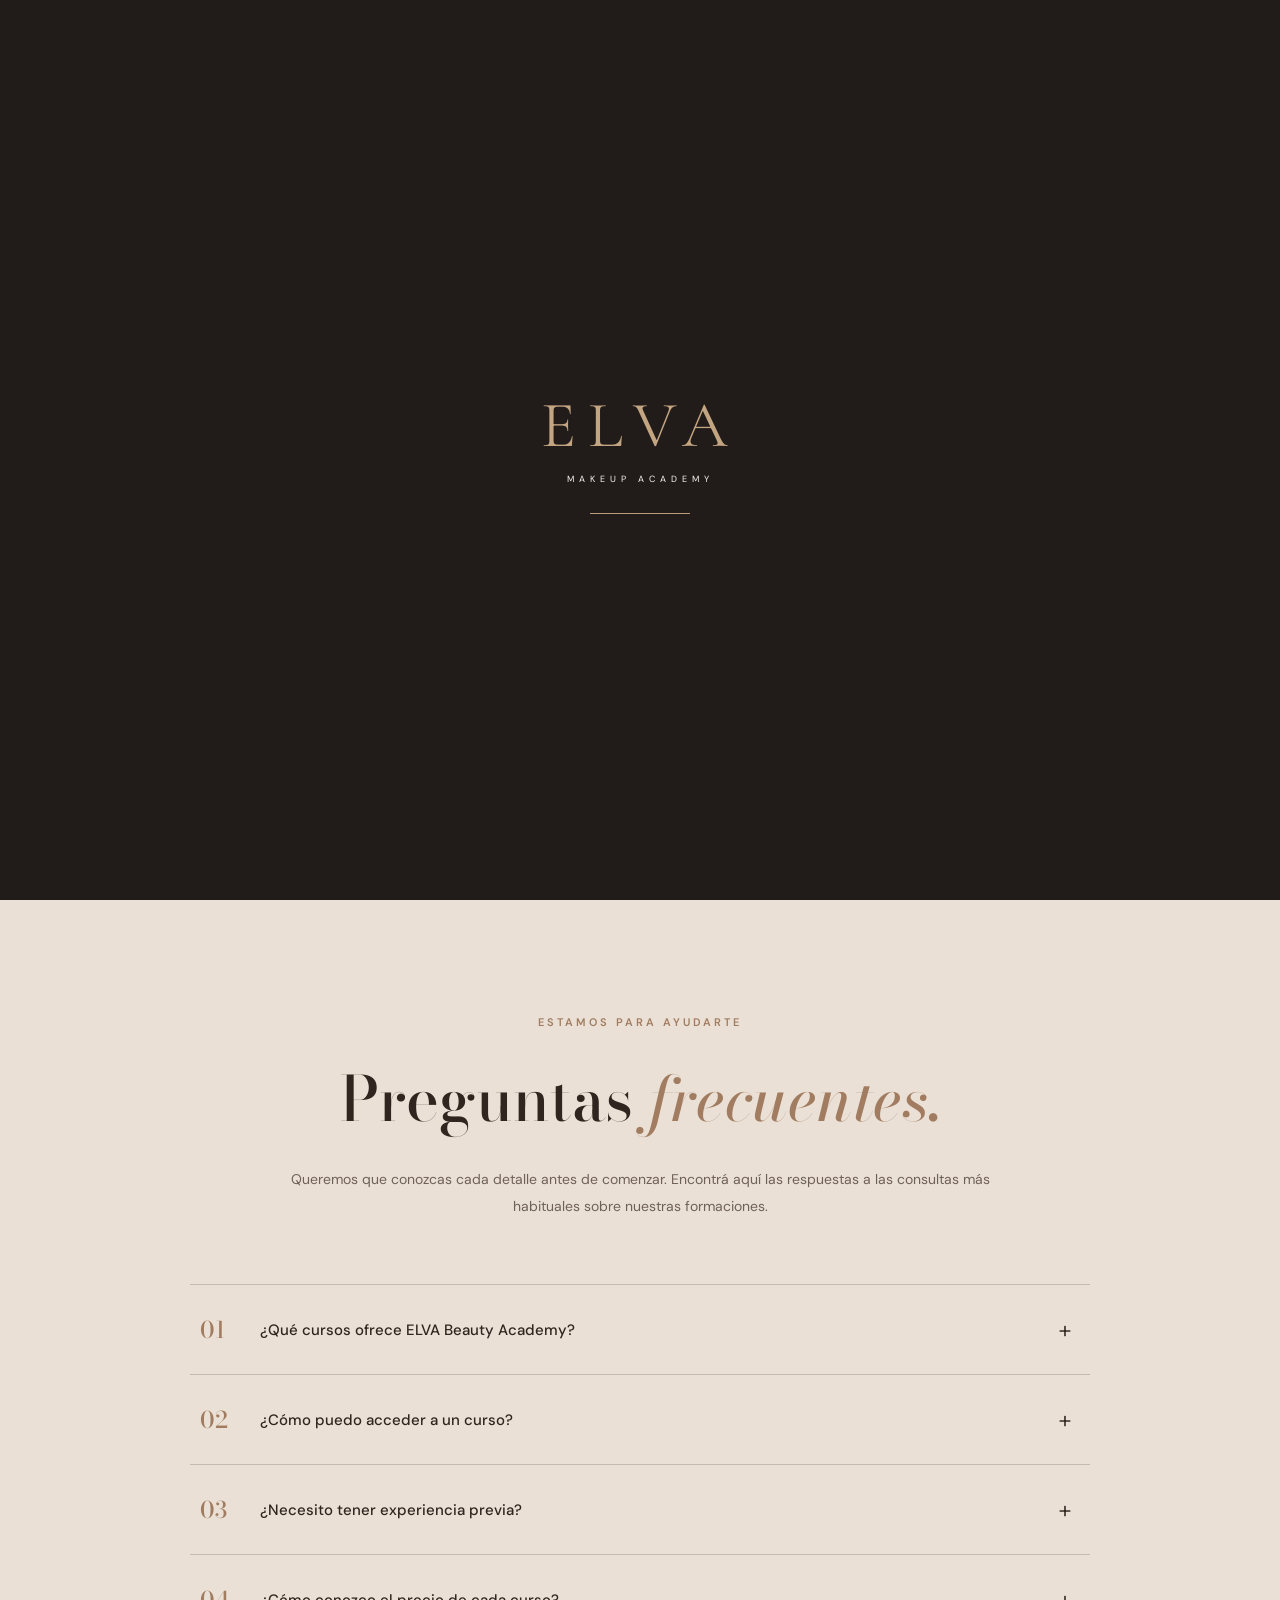
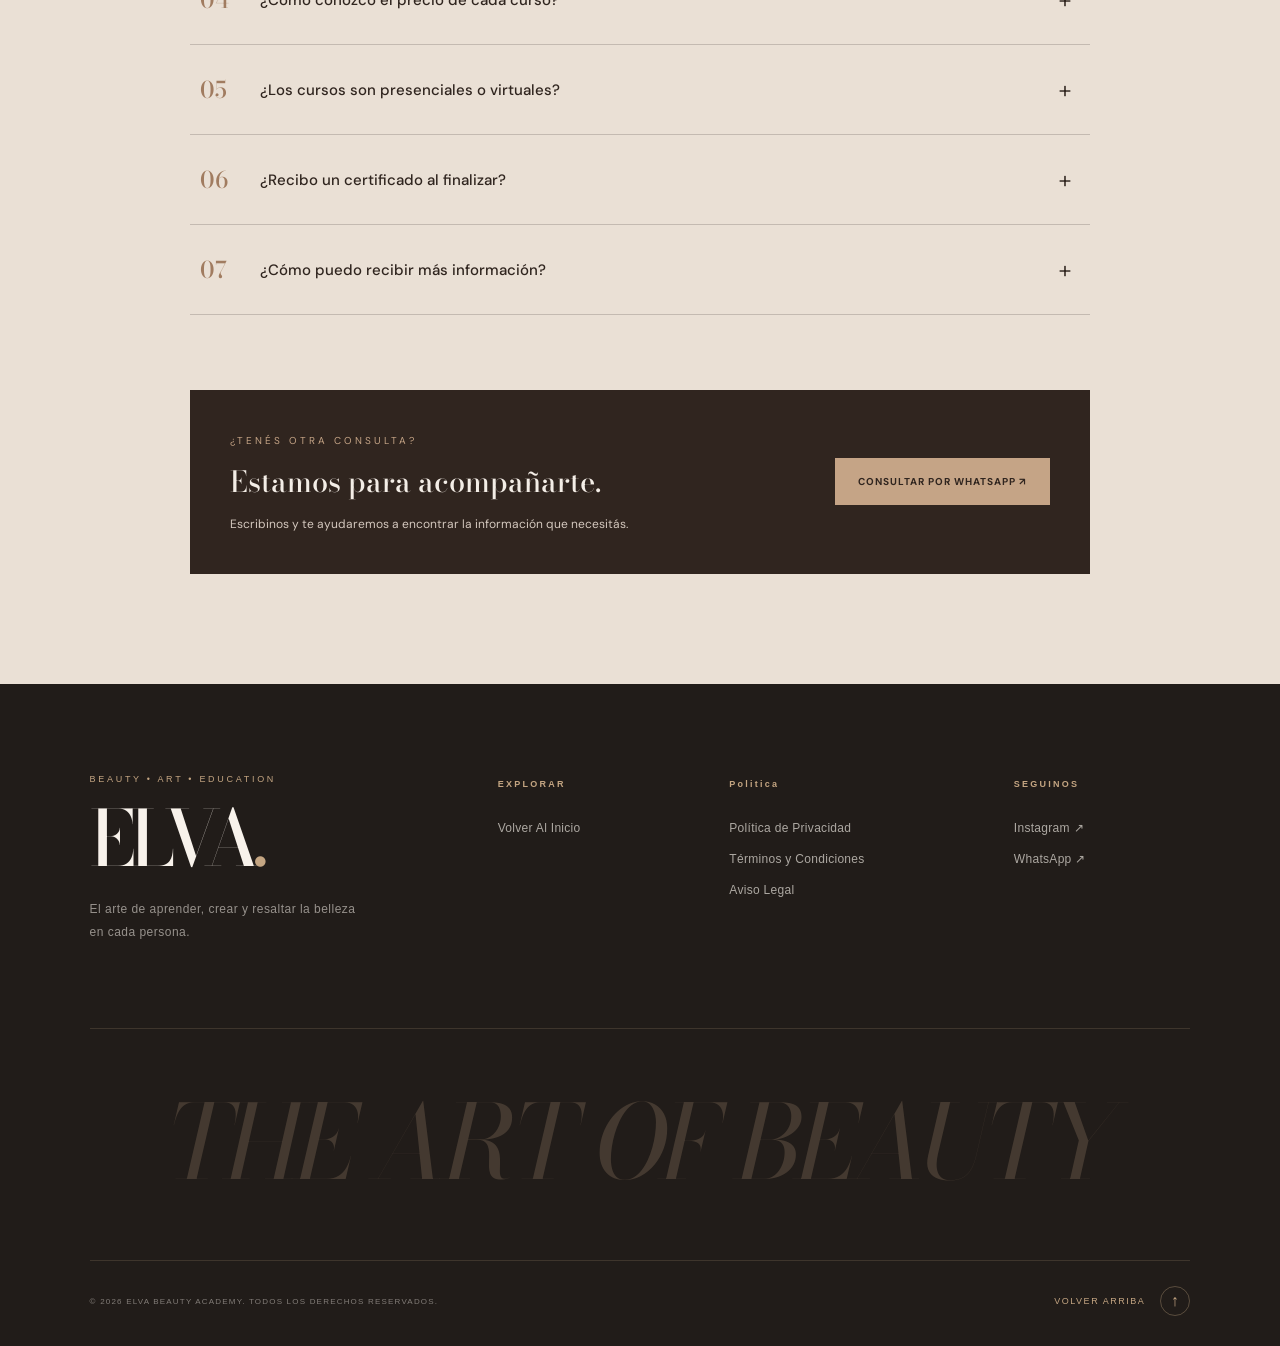
==== consultas.html @ 831da305 "Add files via upload" ====
<!DOCTYPE html>
<html lang="es">

<head>
    <meta charset="UTF-8">
    <meta name="viewport" content="width=device-width, initial-scale=1.0">

    <title>ELVA Beauty Academy | Presentación</title>

    <meta name="description" content="Conocé ELVA Beauty Academy y nuestra propuesta de formación profesional.">

    <link href="https://fonts.googleapis.com/css2?family=Montserrat:wght@300;400;500&display=swap" rel="stylesheet">
    <link href="https://fonts.googleapis.com/css2?family=Cormorant+Garamond:wght@400;500;600;700&family=DM+Sans:wght@300;400;500;600;700&display=swap" rel="stylesheet">
    <link href="https://fonts.googleapis.com/css2?family=Bodoni+Moda:ital,opsz,wght@0,6..96,400..900;1,6..96,400..900&display=swap" rel="stylesheet">
    <!-- CSS ORIGINAL DE ELVA -->
    <link rel="stylesheet" href="css/style.css">
<style>


/* =========================================
   ELVA - FAQ EDITORIAL
========================================= */

.elva-faq {
    width: 100%;
    padding: 110px 7%;
    background: #EAE0D5;
    color: #30251F;
}

.elva-faq-container {
    max-width: 1100px;
    margin: auto;
}

/* ENCABEZADO */

.elva-faq-header {
    max-width: 700px;
    margin: 0 auto 65px;
    text-align: center;
}

.elva-faq-eyebrow {
    font-family: 'DM Sans', sans-serif;
    font-size: 11px;
    font-weight: 600;
    letter-spacing: 3px;
    color: #A17C60;
}

.elva-faq-header h2 {
    font-family: 'Bodoni Moda', serif;
    font-size: clamp(40px, 5vw, 62px);
    font-weight: 500;
    margin: 20px 0;
}

.elva-faq-header h2 span {
    color: #A17C60;
    font-style: italic;
}

.elva-faq-header p {
    font-family: 'DM Sans', sans-serif;
    font-size: 14px;
    line-height: 1.9;
    color: #706157;
}

/* LISTADO */

.elva-faq-list {
    max-width: 900px;
    margin: auto;
    border-top: 1px solid rgba(48,37,31,.2);
}

.elva-faq-item {
    border-bottom: 1px solid rgba(48,37,31,.2);
}

.elva-faq-item summary {
    list-style: none;
    cursor: pointer;
    display: grid;
    grid-template-columns: 45px 1fr 30px;
    align-items: center;
    gap: 15px;
    padding: 27px 10px;

    font-family: 'DM Sans', sans-serif;
    font-size: 15px;
    font-weight: 500;
    color: #30251F;

    transition: .3s ease;
}

.elva-faq-item summary::-webkit-details-marker {
    display: none;
}

.elva-faq-item summary:hover {
    color: #A17C60;
}

.elva-faq-item summary span {
    font-family: 'Bodoni Moda', serif;
    font-size: 23px;
    color: #A17C60;
}

.elva-faq-item summary b {
    font-size: 24px;
    font-weight: 300;
    text-align: center;
    transition: transform .35s ease;
}

.elva-faq-item[open] summary b {
    transform: rotate(45deg);
}

/* RESPUESTAS */

.elva-faq-answer {
    padding: 0 55px 25px;
    animation: faqReveal .4s ease;
}

.elva-faq-answer p {
    font-family: 'DM Sans', sans-serif;
    font-size: 13px;
    line-height: 1.9;
    font-weight: 300;
    color: #706157;
    max-width: 750px;
    margin: 0;
}

@keyframes faqReveal {
    from {
        opacity: 0;
        transform: translateY(-8px);
    }

    to {
        opacity: 1;
        transform: translateY(0);
    }
}

/* CONTACTO */

.elva-faq-contact {
    max-width: 900px;
    margin: 75px auto 0;
    padding: 38px 40px;
    background: #30251F;
    color: #F3EDE6;

    display: flex;
    justify-content: space-between;
    align-items: center;
    gap: 30px;
}

.elva-faq-contact span {
    font-family: 'DM Sans', sans-serif;
    font-size: 10px;
    letter-spacing: 3px;
    color: #C5A486;
}

.elva-faq-contact h3 {
    font-family: 'Bodoni Moda', serif;
    font-size: 29px;
    font-weight: 500;
    margin: 10px 0;
}

.elva-faq-contact p {
    font-family: 'DM Sans', sans-serif;
    font-size: 12px;
    line-height: 1.8;
    color: #D4C8BE;
    margin: 0;
}

.elva-faq-button {
    padding: 17px 23px;
    background: #C5A486;
    color: #30251F;
    text-decoration: none;

    font-family: 'DM Sans', sans-serif;
    font-size: 10px;
    font-weight: 700;
    letter-spacing: 1px;
    white-space: nowrap;

    transition: .35s ease;
}

.elva-faq-button:hover {
    background: #F3EDE6;
    transform: translateY(-4px);
}

/* RESPONSIVE */

@media (max-width: 768px) {

    .elva-faq {
        padding: 75px 6%;
    }

    .elva-faq-header {
        margin-bottom: 40px;
    }

    .elva-faq-item summary {
        grid-template-columns: 30px 1fr 25px;
        gap: 10px;
        padding: 22px 0;
        font-size: 13px;
    }

    .elva-faq-item summary span {
        font-size: 19px;
    }

    .elva-faq-answer {
        padding: 0 40px 22px;
    }

    .elva-faq-contact {
        flex-direction: column;
        align-items: flex-start;
        padding: 30px 23px;
        margin-top: 50px;
    }

    .elva-faq-contact h3 {
        font-size: 25px;
    }

    .elva-faq-button {
        width: 100%;
        text-align: center;
        white-space: normal;
    }
}
/* =========================================
   ELVA - TITULO HERO
========================================= */

.elva-hero-title {
    position: absolute;
    z-index: 10;
    top: 50%;
    left: 50%;
    transform: translate(-50%, -50%);
    width: 90%;
    max-width: 850px;
    text-align: center;
    color: #fff;
}

.elva-hero-subtitle {
    display: block;
    margin-bottom: 20px;
    font-family: 'Montserrat', sans-serif;
    font-size: 12px;
    letter-spacing: 5px;
    font-weight: 600;
}

.elva-hero-title h1 {
    margin: 0;
    font-family: 'Bodoni Moda', serif;
    font-size: clamp(38px, 6vw, 76px);
    font-weight: 500;
    line-height: 1.08;
}

.elva-hero-title p {
    margin: 24px auto;
    max-width: 600px;
    font-family: 'DM Sans', sans-serif;
    font-size: 16px;
    line-height: 1.7;
}

.elva-hero-btn {
    display: inline-block;
    margin-top: 15px;
    padding: 15px 30px;
    background: #C5A486;
    color: #30251F;
    text-decoration: none;
    font-family: 'Montserrat', sans-serif;
    font-size: 11px;
    font-weight: 700;
    letter-spacing: 2px;
    transition: .3s ease;
}

.elva-hero-btn:hover {
    background: #fff;
    transform: translateY(-3px);
}

/* MOBILE */

@media (max-width: 768px) {
    .elva-hero-title {
        width: 92%;
    }

    .elva-hero-title h1 {
        font-size: 42px;
    }

    .elva-hero-title p {
        font-size: 14px;
        margin: 18px auto;
    }

    .elva-hero-subtitle {
        font-size: 10px;
        letter-spacing: 3px;
    }
}

/* =========================================
   ELVA - FOOTER SCROLL REVEAL
========================================= */

.elva-footer {
    opacity: 0;
    transform: translateY(70px);
    transition:
        opacity 1.2s ease,
        transform 1.2s cubic-bezier(.22, 1, .36, 1);
}

.elva-footer.footer-visible {
    opacity: 1;
    transform: translateY(0);
}

/* =========================================
   HERO - ZOOM LENTO DEL FONDO
========================================= */

.hero {
    position: relative;
    overflow: hidden;
    isolation: isolate;
}

/* Fondo con acercamiento progresivo */
.hero::before {
    content: "";
    position: absolute;
    inset: 0;
    z-index: -1;

    background: inherit;
    background-position: center;
    background-size: cover;

    transform: scale(1);
    animation: heroSlowZoom 20s ease-in-out infinite alternate;
    will-change: transform;
}

@keyframes heroSlowZoom {
    0% {
        transform: scale(1);
    }

    100% {
        transform: scale(1.15);
    }
}



/* =========================================
   ELVA - HERO SCROLL CINEMATIC
========================================= */

.elva-hero-title {
    will-change: transform, opacity;

    transform:
        translate(-50%, -50%)
        scale(1);

    transition: none;
}
/* Oculto en PC */
.navigation .nav-link {
    display: none;
}

/* Visible solamente en móviles */
@media (max-width: 768px) {
    .navigation .nav-link {
        display: inline-block;
    }
}

</style>
</head>

 

  

<body>

  <!-- PRELOADER -->
    <div class="preloader" id="preloader">
        <div class="preloader-content">
            <span class="preloader-logo">ELVA</span>
            <span class="preloader-subtitle">MAKEUP ACADEMY</span>
            <div class="preloader-line"></div>
        </div>
    </div>


    <!-- HEADER -->
    <header class="header" id="header">

        <div class="header-container">

            <!-- LOGO -->
            <a href="#inicio" class="brand" aria-label="ELVA Makeup Academy - Inicio">

                <span class="brand-name">ELVA</span>

                <span class="brand-subtitle">
                    MAKEUP ACADEMY
                </span>

            </a>


            <!-- NAVIGATION -->
            <nav class="navigation" id="navigation">
                <a href="index.html" class="nav-link active">Volver al inicio</a>
            </nav>


            <!-- HEADER ACTION -->
            <a href="index.html"
               target="_blank"
               rel="noopener noreferrer"
               class="header-cta">

                <span> Volver Al Inicio</span>

                <span class="cta-arrow">↗</span>

            </a>


            <!-- MOBILE BUTTON -->
            <button class="menu-toggle"
                    id="menuToggle"
                    aria-label="Abrir menú"
                    aria-expanded="false"
                    aria-controls="navigation">

                <span></span>
                <span></span>

            </button>

        </div>

    </header>


    <!-- HERO -->
    <main>

        <section class="hero" id="inicio">


            <!-- BACKGROUND IMAGE -->
            <div class="hero-image-wrapper">

                <img
                    src="assets/img/4K.jpg"
                    alt="Maquillaje profesional y belleza editorial de ELVA Makeup Academy"
                    class="hero-image"
                    fetchpriority="high"
                >

            </div>

<!-- HERO TITLE -->
<div class="elva-hero-title">
    <span class="elva-hero-subtitle">ELVA BEAUTY ACADEMY</span>

    <h1>
        Transformá tu pasión<br>
        en tu profesión
    </h1>

    <p>
        “¿Tenés dudas sobre nuestros cursos? Estamos acá para orientarte, ayudarte a elegir tu formación y acompañarte en cada paso de tu camino en el mundo de la belleza.”
    </p>

    <a href="#cursos" class="elva-hero-btn">
        DESCUBRÍ NUESTROS CURSOS
    </a>
</div>


                <!-- HERO BOTTOM -->
                <div class="hero-bottom">

                    <div class="hero-bottom-item">

                        <span class="hero-bottom-text">
                            BEAUTY
                        </span>

                    </div>


                    <div class="hero-bottom-center">

                        <span>
                            EL ARTE DE DESCUBRIR TU POTENCIAL
                        </span>

                    </div>


                    <a href="#filosofia" class="scroll-indicator">

                        <span>SCROLL TO DISCOVER</span>

                        <span class="scroll-arrow">↓</span>

                    </a>

                </div>

            </div>


       
        </section>

<!-- =========================================
     ELVA - PREGUNTAS FRECUENTES
========================================= -->

<section class="elva-faq" id="preguntas">

    <div class="elva-faq-container">

        <!-- ENCABEZADO -->
        <div class="elva-faq-header">

            <span class="elva-faq-eyebrow">
                ESTAMOS PARA AYUDARTE
            </span>

            <h2>
                Preguntas <span>frecuentes.</span>
            </h2>

            <p>
                Queremos que conozcas cada detalle antes de comenzar.
                Encontrá aquí las respuestas a las consultas más
                habituales sobre nuestras formaciones.
            </p>

        </div>

        <!-- PREGUNTAS -->
        <div class="elva-faq-list">

            <details class="elva-faq-item">
                <summary>
                    <span>01</span>
                    ¿Qué cursos ofrece ELVA Beauty Academy?
                    <b>+</b>
                </summary>
                <div class="elva-faq-answer">
                    <p>
                        Ofrecemos propuestas de formación relacionadas
                        con el mundo de la belleza, el maquillaje y el
                        desarrollo de habilidades profesionales.
                        Podés consultar nuestro catálogo para conocer
                        las formaciones disponibles.
                    </p>
                </div>
            </details>

            <details class="elva-faq-item">
                <summary>
                    <span>02</span>
                    ¿Cómo puedo acceder a un curso?
                    <b>+</b>
                </summary>
                <div class="elva-faq-answer">
                    <p>
                        Elegí el curso que te interesa en nuestra sección
                        de formaciones y comunicate con nosotros por
                        WhatsApp o Instagram. Te brindaremos información
                        sobre los pasos para inscribirte.
                    </p>
                </div>
            </details>

            <details class="elva-faq-item">
                <summary>
                    <span>03</span>
                    ¿Necesito tener experiencia previa?
                    <b>+</b>
                </summary>
                <div class="elva-faq-answer">
                    <p>
                        Depende de la formación elegida. Consultanos
                        sobre los requisitos de cada curso para saber
                        si está pensado para principiantes o personas
                        con conocimientos previos.
                    </p>
                </div>
            </details>

            <details class="elva-faq-item">
                <summary>
                    <span>04</span>
                    ¿Cómo conozco el precio de cada curso?
                    <b>+</b>
                </summary>
                <div class="elva-faq-answer">
                    <p>
                        Los precios, promociones y opciones de pago
                        pueden variar según la formación. Escribinos
                        y te compartiremos la información actualizada.
                    </p>
                </div>
            </details>

            <details class="elva-faq-item">
                <summary>
                    <span>05</span>
                    ¿Los cursos son presenciales o virtuales?
                    <b>+</b>
                </summary>
                <div class="elva-faq-answer">
                    <p>
                        La modalidad depende de cada formación.
                        Contactanos para confirmar si el curso que
                        elegiste se realiza de manera presencial,
                        virtual o bajo otra modalidad.
                    </p>
                </div>
            </details>

            <details class="elva-faq-item">
                <summary>
                    <span>06</span>
                    ¿Recibo un certificado al finalizar?
                    <b>+</b>
                </summary>
                <div class="elva-faq-answer">
                    <p>
                        Consultá las condiciones de certificación
                        correspondientes al curso que te interesa.
                        Nuestro equipo podrá brindarte los detalles.
                    </p>
                </div>
            </details>

            <details class="elva-faq-item">
                <summary>
                    <span>07</span>
                    ¿Cómo puedo recibir más información?
                    <b>+</b>
                </summary>
                <div class="elva-faq-answer">
                    <p>
                        Podés comunicarte directamente con ELVA
                        Beauty Academy mediante WhatsApp o Instagram.
                        Estamos disponibles para ayudarte a elegir
                        la formación adecuada para vos.
                    </p>
                </div>
            </details>

        </div>

        <!-- CONTACTO FINAL -->
        <div class="elva-faq-contact">

            <div>
                <span>¿TENÉS OTRA CONSULTA?</span>
                <h3>Estamos para acompañarte.</h3>
                <p>
                    Escribinos y te ayudaremos a encontrar
                    la información que necesitás.
                </p>
            </div>

            <a
                href="https://wa.me/595XXXXXXXXX?text=Hola%2C%20quisiera%20consultar%20sobre%20los%20cursos%20de%20ELVA%20Beauty%20Academy."
                target="_blank"
                rel="noopener noreferrer"
                class="elva-faq-button">

                CONSULTAR POR WHATSAPP ↗

            </a>

        </div>

    </div>

</section>



<!-- =========================================
     FOOTER — ELVA BEAUTY ACADEMY
========================================= -->

<footer class="elva-footer">

    <div class="footer-main">

        <!-- MARCA -->
        <div class="footer-brand">

            <span class="footer-eyebrow">
                BEAUTY • ART • EDUCATION
            </span>

            <h2>
                ELVA<span>.</span>
            </h2>

            <p>
                El arte de aprender, crear y resaltar
                la belleza en cada persona.
            </p>

        </div>

        <!-- NAVEGACIÓN -->
        <div class="footer-column">

            <h3>EXPLORAR</h3>

            <a href="index.html">Volver Al Inicio</a>
            

        </div>

        <!-- CONTACTO -->
        <div class="footer-column">

            <h3>Politica</h3>

            
          <a href="privacidad.html">Política de Privacidad</a>
<a href="terminos.html">Términos y Condiciones</a>
<a href="aviso-legal.html">Aviso Legal</a>

        </div>

        <!-- REDES -->
        <div class="footer-column footer-social">

            <h3>SEGUINOS</h3>

            <a href="https://www.instagram.com/elvabrusich/"
               target="_blank"
               rel="noopener noreferrer">
                Instagram ↗
            </a>

            <a href="#contacto">
                WhatsApp ↗
            </a>

        </div>

    </div>

    <!-- FRASE EDITORIAL -->
    <div class="footer-statement">
        <span>THE ART OF BEAUTY</span>
    </div>

    <!-- PIE INFERIOR -->
    <div class="footer-bottom">

        <p>
            © <span id="footer-year"></span> ELVA BEAUTY ACADEMY.
            TODOS LOS DERECHOS RESERVADOS.
        </p>

        <a href="#inicio" class="footer-back-top">
            VOLVER ARRIBA
            <span>↑</span>
        </a>

    </div>

</footer>



        <script>
document.addEventListener("DOMContentLoaded", () => {

    const title = document.querySelector(".elva-player-title");
    const player = document.querySelector(".elva-player");

    setTimeout(() => {
        title?.classList.add("show");
    }, 300);

    setTimeout(() => {
        player?.classList.add("show");
    }, 700);

});



document.addEventListener("DOMContentLoaded", () => {

    const footer = document.querySelector(".elva-footer");

    if (!footer) return;

    const footerObserver = new IntersectionObserver((entries) => {

        entries.forEach(entry => {

            if (entry.isIntersecting) {

                footer.classList.add("footer-visible");

                footerObserver.unobserve(footer);

            }

        });

    }, {
        threshold: 0.08
    });

    footerObserver.observe(footer);

    // AÑO AUTOMÁTICO
    const year = document.getElementById("footer-year");

    if (year) {
        year.textContent = new Date().getFullYear();
    }

});

/* =========================================
   ELVA - HERO SCROLL ZOOM
========================================= */

document.addEventListener("DOMContentLoaded", () => {

    const hero = document.querySelector(".hero");
    const title = document.querySelector(".elva-hero-title");

    if (!hero || !title) return;

    let ticking = false;

    function updateHeroEffect() {

        const heroHeight = hero.offsetHeight;
        const scroll = window.scrollY;

        const progress = Math.min(
            Math.max(scroll / (heroHeight * 0.65), 0),
            1
        );

        // TEXTO SE AGRANDA
        const scale = 1 + (progress * 0.65);

        // TEXTO DESAPARECE
        const opacity = 1 - progress;

        // TEXTO SUBE
        const moveY = progress * -35;

        title.style.transform = `
            translate(-50%, calc(-50% + ${moveY}px))
            scale(${scale})
        `;

        title.style.opacity = opacity;

        ticking = false;
    }

    window.addEventListener("scroll", () => {

        if (!ticking) {
            window.requestAnimationFrame(updateHeroEffect);
            ticking = true;
        }

    }, { passive: true });

    updateHeroEffect();

});

</script>
<script src="js/script.js"></script>

</body>
</html>
---- css/style.css ----
/* =====================================================
   ELVA MAKEUP ACADEMY
   HEADER + HERO
   NEXOWEBPY
===================================================== */


/* =========================
   VARIABLES
========================= */

:root {

    --color-dark: #211c19;
    --color-dark-soft: #302720;

    --color-champagne: #c4a582;
    --color-gold: #b99b79;

    --color-nude: #e8dccf;
    --color-ivory: #f7f3ee;
    --color-rose: #a88d86;

    --font-title: 'Cormorant Garamond', serif;
    --font-body: 'DM Sans', sans-serif;

    --transition: .4s cubic-bezier(.22, 1, .36, 1);

}


/* =========================
   RESET
========================= */

* {
    margin: 0;
    padding: 0;
    box-sizing: border-box;
}

html {
    scroll-behavior: smooth;
    scroll-padding-top: 90px;
}

body {

    background: var(--color-ivory);

    color: var(--color-dark);

    font-family: var(--font-body);

    overflow-x: hidden;

}

body.menu-open {
    overflow: hidden;
}

a {
    text-decoration: none;
    color: inherit;
}

button {
    font-family: inherit;
}

img {
    display: block;
    max-width: 100%;
}


/* =========================
   PRELOADER
========================= */

.preloader {

    position: fixed;
    inset: 0;

    background: var(--color-dark);

    z-index: 9999;

    display: flex;

    align-items: center;
    justify-content: center;

    transition: opacity .8s ease, visibility .8s ease;

}

.preloader.hidden {

    opacity: 0;
    visibility: hidden;

}

.preloader-content {

    display: flex;

    flex-direction: column;

    align-items: center;

    gap: 8px;

}

.preloader-logo {

    font-family: var(--font-title);

    font-size: 65px;

    letter-spacing: 12px;

    color: var(--color-champagne);

}

.preloader-subtitle {

    font-size: 9px;

    letter-spacing: 5px;

    color: var(--color-ivory);

}

.preloader-line {

    width: 100px;

    height: 1px;

    background: var(--color-gold);

    margin-top: 20px;

    animation: loading 1.3s ease infinite;

}

@keyframes loading {

    0% {
        transform: scaleX(0);
        transform-origin: left;
    }

    50% {
        transform: scaleX(1);
        transform-origin: left;
    }

    100% {
        transform: scaleX(0);
        transform-origin: right;
    }

}


/* =========================
   HEADER
========================= */

.header {

    position: fixed;

    top: 0;
    left: 0;

    width: 100%;

    height: 100px;

    z-index: 1000;

    transition: var(--transition);

}

.header.scrolled {

    height: 78px;

    background: rgba(33, 28, 25, .94);

    backdrop-filter: blur(18px);

    box-shadow: 0 5px 30px rgba(0,0,0,.08);

}

.header-container {

    width: 90%;

    max-width: 1600px;

    height: 100%;

    margin: auto;

    display: flex;

    align-items: center;

    justify-content: space-between;

}


/* LOGO */

.brand {

    display: flex;

    flex-direction: column;

    align-items: center;

    gap: 2px;

    color: var(--color-ivory);

    min-width: 145px;

}

.brand-name {

    font-family: var(--font-title);

    font-size: 39px;

    line-height: .9;

    letter-spacing: 7px;

}

.brand-subtitle {

    font-size: 8px;

    letter-spacing: 3px;

}


/* NAVIGATION */

.navigation {

    display: flex;

    align-items: center;

    gap: 39px;

}

.nav-link {

    position: relative;

    color: rgba(255,255,255,.8);

    font-size: 11px;

    font-weight: 400;

    letter-spacing: 1px;

    transition: var(--transition);

}

.nav-link::after {

    content: "";

    position: absolute;

    left: 0;

    bottom: -9px;

    width: 0;

    height: 1px;

    background: var(--color-champagne);

    transition: var(--transition);

}

.nav-link:hover,
.nav-link.active {

    color: var(--color-champagne);

}

.nav-link:hover::after,
.nav-link.active::after {

    width: 100%;

}


/* HEADER CTA */

.header-cta {
    display: flex;
    align-items: center;
    gap: 14px;

    color: var(--color-ivory);

    font-family: 'Cormorant Garamond', serif;
    font-size: 19px;
    font-weight: 600;
    letter-spacing: 1.5px;

    border-bottom: 1px solid rgba(196,165,130,.6);

    padding-bottom: 10px;

    transition: var(--transition);
}

.header-cta .cta-text {
    text-transform: uppercase;
}

.header-cta .cta-arrow {
    color: var(--color-champagne);
    font-family: 'DM Sans', sans-serif;
    font-size: 17px;
    transition: transform .4s ease;
}

.header-cta:hover {
    color: var(--color-champagne);
    gap: 20px;
}

.header-cta:hover .cta-arrow {
    transform: translate(3px, -3px);
}

/* MOBILE MENU */

.menu-toggle {

    display: none;

    border: 0;

    background: none;

    cursor: pointer;

    width: 35px;

    height: 35px;

    flex-direction: column;

    align-items: center;

    justify-content: center;

    gap: 7px;

}

.menu-toggle span {

    width: 27px;

    height: 1px;

    background: var(--color-ivory);

    transition: var(--transition);

}

.menu-toggle.active span:first-child {

    transform: translateY(4px) rotate(45deg);

}

.menu-toggle.active span:last-child {

    transform: translateY(-4px) rotate(-45deg);

}


/* =========================
   HERO
========================= */

.hero {

    position: relative;

    min-height: 850px;

    height: 100svh;

    max-height: 1100px;

    overflow: hidden;

    background: var(--color-dark);

    color: var(--color-ivory);

}


/* IMAGE */

.hero-image-wrapper {

    position: absolute;

    inset: 0;

    overflow: hidden;

}

.hero-image {

    width: 100%;

    height: 100%;

    object-fit: cover;

    object-position: center 35%;

    animation: heroZoom 2s cubic-bezier(.2,.7,.3,1) both;

}

@keyframes heroZoom {

    from {
        transform: scale(1.12);
    }

    to {
        transform: scale(1);
    }

}


/* OVERLAY */

.hero-overlay {

    position: absolute;

    inset: 0;

    background:

        linear-gradient(
            90deg,
            rgba(24,19,17,.88) 0%,
            rgba(24,19,17,.72) 35%,
            rgba(24,19,17,.23) 75%,
            rgba(24,19,17,.12) 100%
        );

}


/* HERO CONTENT */

.hero-container {

    position: relative;

    z-index: 2;

    width: 88%;

    max-width: 1500px;

    height: 100%;

    margin: auto;

    display: flex;

    flex-direction: column;

    justify-content: flex-start;

    padding-top: 200px;

}


/* EYEBROW */

.hero-eyebrow {

    display: flex;

    align-items: center;

    gap: 15px;

    margin-bottom: 32px;

    color: var(--color-champagne);

    font-size: 10px;

    letter-spacing: 4px;

}

.eyebrow-line {

    width: 35px;

    height: 1px;

    background: var(--color-champagne);

}
.hero-tagline {
    font-family: 'DM Sans', sans-serif;
    font-size: clamp(9px, 1vw, 12px);
    font-weight: 400;
    letter-spacing: 4px;
    line-height: 1.8;
    text-transform: uppercase;

    color: #c4a582;

    margin-top: 12px;
    margin-bottom: 15px;

    text-align: left;
    opacity: .95;
}

@media (max-width: 768px) {
    .hero-tagline {
        font-size: 9px;
        letter-spacing: 2.5px;
        margin-top: 10px;
        margin-bottom: 12px;
    }
}


/* =========================================
   SCROLL REVEAL - ELVA ABOUT
========================================= */

.elva-about .elva-about-heading,
.elva-about .elva-about-video,
.elva-about .elva-about-text,
.elva-about .elva-about-benefits,
.elva-about .elva-about-cta {
    opacity: 0;
    transform: translateY(45px);
    transition:
        opacity .9s ease,
        transform .9s cubic-bezier(.2,.7,.2,1);
}

/* ELEMENTOS VISIBLES */

.elva-about .elva-reveal-visible {
    opacity: 1;
    transform: translateY(0);
}

/* RETRASOS */

.elva-about .elva-about-video {
    transition-delay: .15s;
}

.elva-about .elva-about-text {
    transition-delay: .3s;
}

/* ACCESIBILIDAD */

@media (prefers-reduced-motion: reduce) {
    .elva-about .elva-about-heading,
    .elva-about .elva-about-video,
    .elva-about .elva-about-text,
    .elva-about .elva-about-benefits,
    .elva-about .elva-about-cta {
        opacity: 1;
        transform: none;
        transition: none;
    }
}

/*---------------------------------------------------------------------*/



/* =========================================
   ELVA BEAUTY ACADEMY
   SOBRE NOSOTROS - DISEÑO EDITORIAL PREMIUM
========================================= */

.elva-about {
    position: relative;
    isolation: isolate;
    width: 100%;
    padding: 110px 25px;
    overflow: hidden;
    color: #30251F;

    background:
        radial-gradient(ellipse at 5% 15%, rgba(190,153,119,.22), transparent 35%),
        radial-gradient(ellipse at 95% 55%, rgba(177,143,110,.18), transparent 32%),
        radial-gradient(ellipse at 50% 100%, rgba(255,255,255,.9), transparent 45%),
        linear-gradient(135deg, #eee4d9, #f8f3ec 48%, #e5d8ca);
}

/* CONTENEDOR */

.elva-about-container {
    max-width: 1180px;
    margin: 0 auto;
    position: relative;
    z-index: 2;
}

/* TEXTURA */

.elva-about::before {
    content: "";
    position: absolute;
    inset: 0;
    z-index: 0;
    pointer-events: none;
    opacity: .20;

    background-image:
        radial-gradient(rgba(130,100,75,.22) .7px, transparent .7px);

    background-size: 9px 9px;
}

/* CÍRCULOS DECORATIVOS */

.elva-about::after {
    content: "";
    position: absolute;
    z-index: 0;
    width: 550px;
    height: 550px;
    top: 5%;
    right: -240px;
    border: 1px solid rgba(162,124,91,.25);
    border-radius: 50%;
    pointer-events: none;

    box-shadow:
        0 0 0 35px rgba(162,124,91,.035),
        0 0 0 75px rgba(162,124,91,.025),
        0 0 0 120px rgba(162,124,91,.02);
}

/* =========================================
   ENCABEZADO
========================================= */

.elva-about-heading {
    max-width: 750px;
    margin: 0 auto 75px;
    text-align: center;
}

.elva-about-eyebrow,
.elva-about-label {
    display: inline-block;
    font-family: 'Instrument Sans', sans-serif;
    font-size: 11px;
    font-weight: 700;
    letter-spacing: 3px;
    color: #a27c5b;
    margin-bottom: 20px;
}

.elva-about-heading h2 {
    font-family: 'Bodoni Moda', serif;
    font-size: clamp(38px, 6vw, 68px);
    font-weight: 500;
    line-height: 1.08;
    margin: 0 0 22px;
}

.elva-about-heading h2 span {
    display: block;
    font-style: italic;
    color: #a27c5b;
}

.elva-about-heading p {
    max-width: 570px;
    margin: auto;
    font-family: 'Instrument Sans', sans-serif;
    font-size: 15px;
    line-height: 1.9;
    color: #756960;
}

/* =========================================
   CONTENIDO PRINCIPAL
========================================= */

.elva-about-content {
    display: grid;
    grid-template-columns: 1fr 1fr;
    align-items: center;
    gap: 75px;
    margin-bottom: 110px;
}

/* IMAGEN */

.elva-about-image {
    position: relative;
    height: 570px;
    overflow: hidden;
    background: #ded4c8;
}

.elva-about-image img {
    width: 100%;
    height: 100%;
    display: block;
    object-fit: cover;
    transition: transform .8s ease;
}

.elva-about-image:hover img {
    transform: scale(1.04);
}

/* TEXTO SOBRE IMAGEN */

.elva-about-image-caption {
    position: absolute;
    bottom: 25px;
    left: 25px;
    right: 25px;
    padding: 20px;
    background: rgba(35, 27, 22, .83);
    color: #fff;

    display: flex;
    flex-direction: column;
    gap: 7px;
}

.elva-about-image-caption span {
    font-family: 'Instrument Sans', sans-serif;
    font-size: 12px;
    font-weight: 700;
    letter-spacing: 3px;
}

.elva-about-image-caption small {
    font-size: 12px;
    color: #d9c2a8;
    letter-spacing: 1px;
}

/* =========================================
   TEXTO SOBRE ELVA
========================================= */

.elva-about-text {
    padding: 20px 0;
}

.elva-about-text h3 {
    font-family: 'Bodoni Moda', serif;
    font-size: clamp(35px, 4vw, 52px);
    font-weight: 500;
    line-height: 1.15;
    margin: 0 0 28px;
}

.elva-about-text h3 em {
    color: #a27c5b;
    font-weight: 400;
}

.elva-about-text > p {
    font-family: 'Instrument Sans', sans-serif;
    font-size: 14px;
    line-height: 1.95;
    color: #71665d;
    margin-bottom: 17px;
}

/* AÑO */

.elva-about-year {
    display: flex;
    align-items: center;
    gap: 20px;
    border-top: 1px solid #d8cabe;
    margin-top: 35px;
    padding-top: 25px;
}

.elva-year-number {
    font-family: 'Bodoni Moda', serif;
    font-size: 28px;
    color: #a27c5b;
    font-weight: 600;
}

.elva-about-year div {
    display: flex;
    flex-direction: column;
    gap: 5px;
}

.elva-about-year strong {
    font-size: 13px;
}

.elva-about-year small {
    font-size: 12px;
    color: #897d72;
}

/* =========================================
   BENEFICIOS
========================================= */

.elva-about-benefits {
    position: relative;
    padding: 75px 55px;

    background:
        linear-gradient(
            145deg,
            rgba(255,255,255,.78),
            rgba(231,218,204,.88)
        );

    border: 1px solid rgba(162,124,91,.20);
    box-shadow: 0 20px 60px rgba(75,52,35,.06);
}

/* ENCABEZADO BENEFICIOS */

.elva-benefits-heading {
    max-width: 650px;
    text-align: center;
    margin: 0 auto 55px;
}

.elva-benefits-heading > span {
    font-size: 10px;
    font-weight: 700;
    letter-spacing: 3px;
    color: #a27c5b;
}

.elva-benefits-heading h3 {
    font-family: 'Bodoni Moda', serif;
    font-size: clamp(32px, 4vw, 48px);
    font-weight: 500;
    margin: 15px 0;
}

.elva-benefits-heading h3 em {
    color: #a27c5b;
}

.elva-benefits-heading p {
    color: #796d63;
    font-size: 14px;
    line-height: 1.8;
}

/* GRID */

.elva-benefits-grid {
    display: grid;
    grid-template-columns: repeat(4, 1fr);
    gap: 18px;
}

/* TARJETAS */

.elva-benefit-card {
    position: relative;
    min-height: 245px;
    padding: 30px 23px;
    background: rgba(255,255,255,.78);
    border: 1px solid rgba(162,124,91,.10);

    transition:
        transform .35s ease,
        box-shadow .35s ease;
}

.elva-benefit-card:hover {
    transform: translateY(-8px);
    box-shadow: 0 15px 35px rgba(65,45,30,.09);
}

.elva-benefit-number {
    font-family: 'Bodoni Moda', serif;
    font-size: 13px;
    color: #b49a81;
}

.elva-benefit-icon {
    margin: 20px 0;
    font-size: 27px;
    color: #a27c5b;
}

.elva-benefit-card h4 {
    font-family: 'Bodoni Moda', serif;
    font-size: 21px;
    font-weight: 600;
    margin: 0 0 12px;
}

.elva-benefit-card p {
    font-family: 'Instrument Sans', sans-serif;
    font-size: 12px;
    line-height: 1.8;
    color: #81766d;
}

/* =========================================
   CIERRE / LLAMADA A LA ACCIÓN
========================================= */

.elva-about-cta {
    text-align: center;
    max-width: 780px;
    margin: 100px auto 0;
}

.elva-about-cta > span {
    font-size: 10px;
    font-weight: 700;
    letter-spacing: 3px;
    color: #a27c5b;
}

.elva-about-cta h3 {
    font-family: 'Bodoni Moda', serif;
    font-size: clamp(32px, 5vw, 53px);
    font-weight: 500;
    line-height: 1.2;
    margin: 20px 0 30px;
}

.elva-about-cta h3 em {
    display: block;
    color: #a27c5b;
}

/* BOTÓN */

.elva-about-button {
    display: inline-block;
    padding: 17px 28px;
    background: #30251f;
    color: #fff;
    text-decoration: none;

    font-family: 'Instrument Sans', sans-serif;
    font-size: 11px;
    font-weight: 700;
    letter-spacing: 1.5px;

    transition: all .3s ease;
}

.elva-about-button:hover {
    background: #a27c5b;
    color: #fff;
    transform: translateY(-3px);
}

/* =========================================
   VIDEO PRESENTACIÓN ELVA
   PC + TABLET + MÓVIL
========================================= */

.elva-about-video {
    position: relative;
    isolation: isolate;
    width: 100%;
    height: 570px;
    overflow: hidden;
    background: #30251f;
}

/* ELEMENTO VIDEO */

.elva-about-video video {
    position: absolute;
    inset: 0;
    display: block;

    width: 100%;
    height: 100%;

    object-fit: cover;
    object-position: center;

    z-index: 1;
    opacity: 1;
    visibility: visible;
}

/* OSCURECIMIENTO INFERIOR */

.elva-about-video::after {
    content: "";
    position: absolute;
    inset: 45% 0 0;

    background: linear-gradient(
        to bottom,
        transparent,
        rgba(20, 15, 12, .55)
    );

    z-index: 2;
    pointer-events: none;
}

/* TEXTO SOBRE VIDEO */

.elva-about-video .elva-about-image-caption {
    position: absolute;
    z-index: 3;
}

/* =========================================
   DIVISORIA ENTRE SECCIONES
========================================= */

.elva-section-divider {
    width: 100%;
    max-width: 1180px;
    margin: 85px auto;

    display: flex;
    align-items: center;
    justify-content: center;
    gap: 22px;
}

.elva-section-divider::before,
.elva-section-divider::after {
    content: "";
    flex: 1;
    height: 1px;

    background: linear-gradient(
        to right,
        transparent,
        rgba(162, 124, 91, .65)
    );
}

.elva-section-divider::after {
    background: linear-gradient(
        to left,
        transparent,
        rgba(162, 124, 91, .65)
    );
}

.elva-section-divider span {
    width: 9px;
    height: 9px;
    border: 1px solid #a27c5b;
    transform: rotate(45deg);
    background: #eee4d9;
}

/* =========================================
   TABLET
========================================= */

@media (max-width: 900px) {

    .elva-about-content {
        gap: 35px;
    }

    .elva-about-image {
        height: 480px;
    }

    .elva-benefits-grid {
        grid-template-columns: repeat(2, 1fr);
    }

    .elva-about-benefits {
        padding: 55px 30px;
    }

    .elva-about-video {
        height: 480px;
    }
}

/* =========================================
   MÓVIL
========================================= */

@media (max-width: 600px) {

    .elva-about {
        padding: 75px 18px;
    }

    .elva-about-heading {
        margin-bottom: 45px;
    }

    .elva-about-content {
        grid-template-columns: 1fr;
        gap: 30px;
        margin-bottom: 70px;
    }

    .elva-about-image {
        height: 420px;
    }

    .elva-about-text {
        padding: 0;
    }

    /* BENEFICIOS */

    .elva-about-benefits {
        padding: 45px 18px;
    }

    .elva-benefits-heading {
        margin-bottom: 35px;
    }

    .elva-benefits-grid {
        grid-template-columns: 1fr 1fr;
        gap: 12px;
    }

    .elva-benefit-card {
        padding: 22px 15px;
        min-height: 230px;
    }

    .elva-benefit-card h4 {
        font-size: 18px;
    }

    .elva-benefit-card p {
        font-size: 11px;
    }

    /* CIERRE */

    .elva-about-cta {
        margin-top: 70px;
    }

    .elva-about-button {
        padding: 15px 18px;
        font-size: 10px;
    }

    /* VIDEO */

    .elva-about-video {
        height: 420px;
    }

    /* DIVISORIA */

    .elva-section-divider {
        margin: 55px auto;
        gap: 15px;
    }
}

/* =========================================
   MÓVILES PEQUEÑOS
========================================= */

@media (max-width: 360px) {

    .elva-benefits-grid {
        grid-template-columns: 1fr;
    }

    .elva-about-image {
        height: 360px;
    }

    .elva-about-video {
        height: 360px;
    }
}



/*-----------------------------------------------------------------------------------------------------*/

/* =========================================
   ELVA BEAUTY ACADEMY - HERO
   DISEÑO ORIGINAL + CORRECCIÓN RESPONSIVE
========================================= */

.hero-title-container {
    width: 100%;
    max-width: 100%;
    overflow: visible;
    position: relative;

    display: flex;
    justify-content: flex-start;
    align-items: center;

    margin-top: 10px;
    padding: 20px 0 45px;
}

.editorial-title {
    display: flex;
    flex-direction: column;
    align-items: flex-start;
    width: 100%;
    margin: 0;
    text-align: left;

    font-family: 'Bodoni Moda', serif;
    font-size: clamp(55px, 12vw, 190px);
    font-weight: 900;
    line-height: 0.95;
    letter-spacing: -0.045em;
    text-transform: uppercase;
}

.editorial-title > span {
    display: block;
    max-width: 100%;
    white-space: nowrap;
}

.art-highlight {
    display: inline-block;

    background: linear-gradient(
        110deg,
        #e9a6d3 0%,
        #ffffff 18%,
        #a9c9ff 35%,
        #d99bdf 52%,
        #ffffff 68%,
        #8ebeff 82%,
        #f2b4d8 100%
    );

    background-size: 200% 200%;
    background-clip: text;
    -webkit-background-clip: text;
    -webkit-text-fill-color: transparent;

    filter: drop-shadow(0 5px 12px rgba(180, 145, 255, 0.25));

    -webkit-box-reflect: below -8px linear-gradient(
        transparent 25%,
        rgba(255, 255, 255, 0.16)
    );

    animation: iridescent-shine 5s ease-in-out infinite alternate;
}

@keyframes iridescent-shine {
    from {
        background-position: 0% 50%;
    }

    to {
        background-position: 100% 50%;
    }
}

/* =========================================
   HEADER TEXT
========================================= */

.header-top-text {
    font-family: 'Montserrat', sans-serif;
    font-size: 0.75rem;
    font-weight: 400;
    letter-spacing: 0.25em;
    text-transform: uppercase;
    color: rgba(255, 255, 255, 0.7);
    line-height: 1.8;
}

/* =========================================
   HERO BADGE
========================================= */

.hero-badge-container {
    display: flex;
    align-items: center;
    gap: 17px;
    width: fit-content;
    margin-top: 50px;
    margin-left: 150px;
}

.scroll-arrow-btn {
    width: 43px;
    height: 43px;

    display: flex;
    align-items: center;
    justify-content: center;

    border: 1px solid rgba(196, 165, 130, .65);
    border-radius: 50%;

    color: var(--color-champagne);
    transition: var(--transition);
}

.scroll-arrow-btn:hover {
    background: var(--color-champagne);
    color: var(--color-dark);
    transform: translateY(4px);
}

.avatar-wrapper {
    width: 43px;
    height: 43px;
    flex-shrink: 0;
    border-radius: 50%;
    overflow: hidden;
    border: 1px solid var(--color-champagne);
}

.avatar-img {
    width: 100%;
    height: 100%;
    object-fit: cover;
    object-position: center;
}

.badge-text-content {
    display: flex;
    flex-direction: column;
    gap: 5px;

    font-family: 'Montserrat', sans-serif;
    font-size: 9px;
    font-weight: 400;
    letter-spacing: 2px;
    line-height: 1.5;
    color: rgba(255, 255, 255, .85);
}

/* =========================================
   DESCRIPTION
========================================= */

.hero-description {
    max-width: 470px;
    margin-top: 10px;
    color: rgba(255,255,255,.78);
    font-size: 13px;
    font-weight: 300;
    line-height: 2;
    letter-spacing: .3px;
}

/* =========================================
   BUTTONS
========================================= */

.hero-actions {
    display: flex;
    align-items: center;
    gap: 30px;
    margin-top: 48px;
}

.button {
    min-height: 57px;
    display: inline-flex;
    align-items: center;
    justify-content: center;
    gap: 30px;
    padding: 0 24px;
    font-size: 9px;
    font-weight: 600;
    letter-spacing: 1.6px;
    transition: var(--transition);
}

.button-primary {
    background: var(--color-champagne);
    color: var(--color-dark);
}

.button-primary:hover {
    background: var(--color-ivory);
    transform: translateY(-4px);
}

.button-icon {
    font-size: 19px;
}

.button-secondary {
    color: var(--color-ivory);
    border-bottom: 1px solid rgba(255,255,255,.4);
    padding-left: 0;
    padding-right: 0;
    min-height: 45px;
}

.button-secondary:hover {
    color: var(--color-champagne);
    border-color: var(--color-champagne);
}

/* =========================================
   HERO BOTTOM
========================================= */

.hero-bottom {
    position: absolute;
    bottom: 65px;
    left: 0;
    width: 100%;

    display: flex;
    align-items: center;
    justify-content: space-between;

    border-top: 1px solid rgba(255,255,255,.23);
    padding-top: 10px;
}

.hero-bottom-item {
    display: flex;
    align-items: center;
    gap: 15px;
}

.hero-number {
    color: var(--color-champagne);
    font-family: var(--font-title);
    font-size: 24px;
}

.hero-bottom-text {
    font-size: 9px;
    letter-spacing: 3px;
}

.hero-bottom-center {
    font-size: 9px;
    letter-spacing: 2px;
    color: rgba(255,255,255,.7);
}

.scroll-indicator {
    display: flex;
    align-items: center;
    gap: 15px;
    color: var(--color-ivory);
    font-size: 9px;
    letter-spacing: 2px;
}

.scroll-arrow {
    font-size: 20px;
    color: var(--color-champagne);
    animation: scrollDown 1.6s infinite;
}

@keyframes scrollDown {
    0%, 100% {
        transform: translateY(0);
    }

    50% {
        transform: translateY(7px);
    }
}

/* =========================================
   DECORATION
========================================= */

.hero-decoration {
    position: absolute;
    z-index: 2;
    top: 48%;
    right: 4%;
    transform: rotate(90deg);
    transform-origin: right;
    color: rgba(255,255,255,.6);
    font-size: 8px;
    letter-spacing: 4px;
}

.hero-vertical-text {
    position: absolute;
    right: 4%;
    bottom: 160px;
    writing-mode: vertical-rl;
    z-index: 2;
    font-size: 8px;
    letter-spacing: 4px;
    color: rgba(255,255,255,.55);
}

/* =========================================
   ANIMATIONS
========================================= */

.reveal {
    opacity: 0;
    transform: translateY(35px);
    animation: revealUp 1s cubic-bezier(.2,.7,.3,1) forwards;
}

.hero-eyebrow {
    animation-delay: .3s;
}

.hero-title {
    animation: revealUp 1.2s .45s both;
}

.hero-description {
    animation-delay: .7s;
}

.hero-actions {
    animation-delay: .9s;
}

@keyframes revealUp {
    to {
        opacity: 1;
        transform: translateY(0);
    }
}

.section-placeholder {
    min-height: 1px;
}

/* =========================================
   RESPONSIVE TABLET
========================================= */

@media (max-width: 1100px) {

    .navigation {
        gap: 20px;
    }

    .header-container {
        width: 94%;
    }

    .hero-container {
        width: 90%;
    }

    .hero-title {
        font-size: clamp(105px, 15vw, 155px);
    }
}

/* =========================================
   RESPONSIVE MOBILE
========================================= */

@media screen and (max-width: 768px) {

    .header {
        height: 80px;
    }

    .header.scrolled {
        height: 70px;
    }

    .brand-name {
        font-size: 34px;
    }

    .brand-subtitle {
        font-size: 7px;
    }

    .header-cta {
        display: none;
    }

    .menu-toggle {
        display: flex;
        z-index: 1002;
    }

    .navigation {
        position: fixed;
        inset: 0;
        z-index: 1001;
        background: var(--color-dark);

        display: flex;
        flex-direction: column;
        align-items: center;
        justify-content: center;
        gap: 35px;

        opacity: 0;
        visibility: hidden;
        transform: translateY(-15px);
        transition: var(--transition);
    }

    .navigation.open {
        opacity: 1;
        visibility: visible;
        transform: translateY(0);
    }

    .nav-link {
        font-family: var(--font-title);
        font-size: 34px;
        color: var(--color-ivory);
    }

    .hero {
        min-height: 760px;
        height: 100svh;
    }

    .hero-image {
        object-position: 62% center;
    }

    .hero-overlay {
        background:
            linear-gradient(
                90deg,
                rgba(24,19,17,.82),
                rgba(24,19,17,.48)
            ),
            linear-gradient(
                0deg,
                rgba(24,19,17,.55),
                transparent 65%
            );
    }

    .hero-container {
        width: 88%;
        padding-top: 250px;
    }

    .hero-eyebrow {
        font-size: 8px;
        letter-spacing: 2px;
        gap: 9px;
    }

    .eyebrow-line {
        width: 20px;
    }

    .hero-title {
        font-size: clamp(76px, 16vw, 125px);
    }

    .title-italic {
        margin: 20px 0;
    }

    .hero-description {
        max-width: 340px;
        font-size: 12px;
        margin-top: 35px;
    }

    .hero-actions {
        flex-wrap: wrap;
        gap: 18px;
    }

    .button-primary {
        min-height: 53px;
        padding: 0 16px;
        font-size: 8px;
    }

    .button-secondary {
        font-size: 8px;
    }

    .hero-bottom {
        bottom: 50px;
        padding-top: 17px;
    }

    .hero-bottom-center,
    .hero-vertical-text,
    .hero-decoration {
        display: none;
    }

    .scroll-indicator {
        font-size: 8px;
        letter-spacing: 1px;
    }

    /* CORRECCIÓN DEL TÍTULO EDITORIAL */

    .hero-container {
        align-items: center;
        text-align: center;
    }

    .hero-title-container {
        width: 100%;
        max-width: 100%;
        overflow: visible;
        display: flex;
        justify-content: center;
        align-items: center;
        margin: 0 auto;
        padding: 20px 5px 30px;
    }

    .editorial-title {
        width: 100%;
        font-size: clamp(42px, 16vw, 95px);
        line-height: 1.08;
        letter-spacing: -0.045em;
        align-items: center;
        text-align: center;
        margin: 0;
        transform: none;
    }

    .editorial-title > span {
        white-space: nowrap;
        text-align: center;
    }

    .art-highlight {
        line-height: 1.12;
        padding-bottom: 5px;
        -webkit-box-reflect: none;
    }

    .hero-badge-container {
        gap: 12px;
        width: 100%;
        margin: 20px auto 0;
        justify-content: center;
        text-align: center;
    }

    .scroll-arrow-btn,
    .avatar-wrapper {
        width: 38px;
        height: 38px;
    }

    .badge-text-content {
        font-size: 8px;
        letter-spacing: 1.3px;
    }
}

/* =========================================
   SMALL MOBILE
========================================= */

@media screen and (max-width: 400px) {

    .hero-title {
        font-size: 86px;
    }

    .hero-description {
        font-size: 11px;
    }

    .hero-actions {
        gap: 12px;
    }

    .button {
        letter-spacing: 1px;
    }

    .editorial-title {
        font-size: clamp(36px, 11.5vw, 48px);
        line-height: 1.12;
    }

    .hero-title-container {
        padding-left: 3px;
        padding-right: 3px;
    }
}

/* =========================================
   ACCESSIBILITY
========================================= */

@media (prefers-reduced-motion: reduce) {

    *,
    *::before,
    *::after {
        animation-duration: .01ms !important;
        animation-iteration-count: 1 !important;
        scroll-behavior: auto !important;
        transition-duration: .01ms !important;
    }
}


/* -----------------------------------------------------------------------------------------------------*/


/* =========================*/


/* =========================================
   ELVA BEAUTY ACADEMY — SECCIÓN DE CURSOS
========================================= */

.courses-section {
    position: relative;
    width: 100%;
    min-height: 850px;
    padding: 100px 20px 70px;
    overflow: hidden;
    background: #f8f6f2;
    
}

/* =========================================
   ENCABEZADO
========================================= */

.courses-heading {
    width: 100%;
    text-align: center;
    margin-bottom: 20px;
     margin-top: 150px
}

.courses-eyebrow {
    display: block;
    font-family: 'Instrument Sans', sans-serif;
    font-size: 11px;
    font-weight: 600;
    letter-spacing: 0.3em;
    text-transform: uppercase;
    color: #a18b75;
    margin-bottom: 20px;
}

.courses-heading h2 {
    font-family: 'Bodoni Moda', serif;
    font-size: clamp(42px, 6vw, 85px);
    font-weight: 700;
    line-height: 1;
    letter-spacing: -0.04em;
    text-transform: uppercase;
    color: #1c1c1c;
    margin: 0;
}

.courses-heading h2 span {
    font-style: italic;
    font-weight: 400;
}

.courses-heading p {
    font-family: 'Instrument Sans', sans-serif;
    font-size: 14px;
    letter-spacing: 0.04em;
    line-height: 1.7;
    color: #777;
    margin-top: 20px;
}

/* =========================================
   CARRUSEL 3D
========================================= */

.wrapper {
    width: 100%;
    height: 550px;
    display: flex;
    justify-content: center;
    align-items: center;
    overflow: hidden;
    perspective: 1200px;
    position: relative;
    margin-top: 20px;
}

.inner {
    --w: 220px;
    --h: 320px;
    --translateZ: 350px;

    position: relative;
    width: var(--w);
    height: var(--h);
    transform-style: preserve-3d;
    animation: rotating 30s linear infinite;
}

.inner:hover {
    animation-play-state: paused;
}

/* TARJETAS */

.card {
    position: absolute;
    inset: 0;
    overflow: hidden;
    border-radius: 10px;
    cursor: pointer;

    transform:
        rotateY(calc(var(--index) * (360deg / var(--quantity))))
        translateZ(var(--translateZ));

    border: 1px solid rgba(255,255,255,0.25);
    box-shadow: 0 15px 40px rgba(0,0,0,0.15);

    transition: box-shadow 0.3s ease;
}

.card:hover {
    box-shadow: 0 20px 50px rgba(0,0,0,0.25);
}

.card .img {
    width: 100%;
    height: 100%;
    overflow: hidden;
    display: flex;
    align-items: center;
    justify-content: center;
    background: #f8f6f2;
}

.card .img img {
    display: block;
    width: 100%;
    height: 100%;
    object-fit: contain;
    object-position: center;
    transition: transform 0.5s ease;
}

.card:hover .img img {
    transform: scale(1.03);
}



/* =========================================
   ANIMACIÓN
========================================= */

@keyframes rotating {
    from {
        transform: rotateY(0deg);
    }

    to {
        transform: rotateY(360deg);
    }
}

/* =========================================
   PIE DE SECCIÓN
========================================= */

.courses-footer {
    max-width: 1100px;
    margin: 20px auto 0;
    padding-top: 20px;
    border-top: 1px solid rgba(0,0,0,0.15);

    display: flex;
    justify-content: space-between;
    align-items: center;
    gap: 15px;

    font-family: 'Instrument Sans', sans-serif;
    font-size: 11px;
    letter-spacing: 0.08em;
    color: #777;
}

.courses-footer p {
    text-align: center;
    margin: 0;
}

/* =========================================
   MODAL DE CURSOS
========================================= */

.course-modal {
    position: fixed;
    inset: 0;
    z-index: 99999;

    display: flex;
    justify-content: center;
    align-items: center;

    padding: 20px;

    opacity: 0;
    visibility: hidden;
    pointer-events: none;

    transition:
        opacity 0.3s ease,
        visibility 0.3s ease;
}

.course-modal.active {
    opacity: 1;
    visibility: visible;
    pointer-events: auto;
}

/* FONDO OSCURO */

.course-modal-overlay {
    position: absolute;
    inset: 0;
    background: rgba(20, 16, 13, 0.85);
    backdrop-filter: blur(8px);
}

/* CONTENEDOR */

.course-modal-box {
    position: relative;
    z-index: 2;

    display: grid;
    grid-template-columns: 0.9fr 1.1fr;

    width: 100%;
    max-width: 900px;
    max-height: 90vh;

    overflow: auto;
    background: #f8f6f2;

    transform: translateY(20px);
    transition: transform 0.3s ease;
}

.course-modal.active .course-modal-box {
    transform: translateY(0);
}

/* IMAGEN */

.course-modal-image {
    position: relative;
    min-height: 500px;
    overflow: hidden;
}

.course-modal-image img {
    display: block;
    width: 100%;
    height: 100%;
    object-fit: cover;
}

.modal-label {
    position: absolute;
    bottom: 25px;
    left: 25px;

    color: #fff;
    font-family: 'Instrument Sans', sans-serif;
    font-size: 10px;
    letter-spacing: 0.2em;
}

/* BOTÓN CERRAR */

.course-modal-close {
    position: absolute;
    z-index: 5;
    top: 15px;
    right: 15px;

    width: 38px;
    height: 38px;

    display: flex;
    justify-content: center;
    align-items: center;

    border: none;
    border-radius: 50%;

    background: #211c19;
    color: #fff;

    font-size: 25px;
    line-height: 1;
    cursor: pointer;

    transition:
        background 0.3s ease,
        transform 0.3s ease;
}

.course-modal-close:hover {
    background: #a18b75;
    transform: rotate(90deg);
}

/* CONTENIDO */

.course-modal-content {
    padding: 55px 40px;
}

.modal-eyebrow {
    color: #a18b75;
    font-family: 'Instrument Sans', sans-serif;
    font-size: 10px;
    letter-spacing: 0.2em;
}

/* TÍTULO */

.course-modal-content h2 {
    font-family: 'Bodoni Moda', serif;
    font-size: clamp(30px, 4vw, 48px);
    font-weight: 600;
    line-height: 1.1;

    margin: 20px 0;

    color: #211c19;
}

/* DESCRIPCIÓN */

.course-modal-content p {
    color: #777;
    font-family: 'Instrument Sans', sans-serif;
    font-size: 14px;
    line-height: 1.8;
}

/* DURACIÓN Y MODALIDAD */

.modal-details {
    display: flex;
    flex-wrap: wrap;
    gap: 35px;

    margin: 30px 0;
    padding: 20px 0;

    border-top: 1px solid #ddd;
    border-bottom: 1px solid #ddd;
}

.modal-details div {
    display: flex;
    flex-direction: column;
    gap: 8px;
}

.modal-details span {
    font-family: 'Instrument Sans', sans-serif;
    font-size: 9px;
    letter-spacing: 0.15em;
    color: #a18b75;
}

.modal-details strong {
    font-family: 'Instrument Sans', sans-serif;
    font-size: 13px;
    font-weight: 600;
    color: #211c19;
}

/* PROGRAMA */

.modal-course-program h3 {
    font-family: 'Bodoni Moda', serif;
    font-size: 22px;
    font-weight: 600;
    color: #211c19;
    margin-bottom: 12px;
}

/* BOTÓN DE CONTACTO */

.modal-contact-button {
    display: inline-flex;
    justify-content: space-between;
    align-items: center;
    gap: 20px;

    margin-top: 25px;
    padding: 16px 22px;

    background: #211c19;
    color: #fff;

    font-family: 'Instrument Sans', sans-serif;
    font-size: 10px;
    letter-spacing: 0.12em;
    text-decoration: none;

    transition:
        background 0.3s ease,
        transform 0.3s ease;
}

.modal-contact-button:hover {
    background: #a18b75;
    transform: translateY(-3px);
}

/* =========================================
   RESPONSIVE — TABLETS Y MÓVILES
========================================= */

@media (max-width: 768px) {

    .courses-section {
        min-height: 700px;
        padding: 75px 15px 40px;
    }

    .wrapper {
        height: 430px;
    }

    .inner {
        --w: 160px;
        --h: 235px;
        --translateZ: 250px;
    }

    .courses-heading h2 {
        font-size: clamp(38px, 10vw, 58px);
    }

    .courses-heading p {
        font-size: 12px;
    }

    .courses-footer {
        gap: 10px;
        font-size: 9px;
    }
}

/* =========================================
   RESPONSIVE — PANTALLAS PEQUEÑAS
========================================= */

@media (max-width: 700px) {

    .course-modal {
        padding: 12px;
    }

    .course-modal-box {
        display: grid;
        grid-template-columns: 1fr;
        max-width: 450px;
        max-height: 92vh;
    }

    .course-modal-image {
        min-height: 230px;
        max-height: 260px;
    }

    .course-modal-content {
        padding: 30px 25px;
    }

    .course-modal-content h2 {
        font-size: 34px;
    }

    .modal-details {
        gap: 25px;
    }

    .modal-contact-button {
        width: 100%;
        justify-content: space-between;
    }
}

/* =========================================
   ACCESIBILIDAD
========================================= */

@media (prefers-reduced-motion: reduce) {

    .inner {
        animation: none;
    }

    .card,
    .card .img img,
    .course-modal,
    .course-modal-box,
    .modal-contact-button {
        transition: none;
    }
}

/* =========================================
   ELVA — ANIMACIÓN DE ENTRADA AL SCROLL
========================================= */

.courses-heading,
#curso .wrapper {
    opacity: 0;
    transform: translateY(55px);
    transition:
        opacity 1s ease,
        transform 1s cubic-bezier(0.22, 1, 0.36, 1);
}

.courses-heading.show,
#curso .wrapper.show {
    opacity: 1;
    transform: translateY(0);
}

/* Aparición escalonada */

.courses-heading .courses-eyebrow {
    display: block;
    opacity: 0;
    transform: translateY(20px);
    transition: all 0.8s ease 0.1s;
}

.courses-heading h2 {
    opacity: 0;
    transform: translateY(25px);
    transition: all 0.9s ease 0.3s;
}

.courses-heading p {
    opacity: 0;
    transform: translateY(20px);
    transition: all 0.9s ease 0.5s;
}

.courses-heading.show .courses-eyebrow,
.courses-heading.show h2,
.courses-heading.show p {
    opacity: 1;
    transform: translateY(0);
}

#curso .wrapper {
    transition-delay: 0.25s;
}

/* Accesibilidad */

@media (prefers-reduced-motion: reduce) {
    .courses-heading,
    .courses-heading *,
    #curso .wrapper {
        opacity: 1;
        transform: none;
        transition: none;
    }
}







/* =========================================
   ELVA — GALERÍA
========================================= */

.elva-gallery {
    position: relative;
    width: 100%;
    padding: 120px 7% 100px;
    background: #E8DCD2; /* NUEVO COLOR */
    overflow: clip;
}

/* ENCABEZADO */

.gallery-heading {
    max-width: 900px;
    margin: 0 auto 100px;
    text-align: center;
}

.gallery-eyebrow {
    display: block;
    margin-bottom: 25px;

    font-family: 'Instrument Sans', sans-serif;
    font-size: 10px;
    font-weight: 600;
    letter-spacing: 0.3em;
    color: #a18b75;
}

.gallery-heading h2 {
    margin: 0;

    font-family: 'Bodoni Moda', serif;
    font-size: clamp(42px, 7vw, 90px);
    font-weight: 600;
    line-height: 1;
    letter-spacing: -0.045em;
    text-transform: uppercase;
    color: #211c19;
}

.gallery-heading h2 span {
    display: block;
    font-style: italic;
    font-weight: 400;
}

.gallery-heading p {
    margin-top: 25px;

    font-family: 'Instrument Sans', sans-serif;
    font-size: 13px;
    line-height: 1.8;
    letter-spacing: 0.04em;
    color: #777;
}

/* GRID DE DOS COLUMNAS */

.gallery-grid {
    width: 100%;
    max-width: 1250px;
    margin: auto;

    display: grid;
    grid-template-columns: 1fr 1fr;
    gap: 7%;
    align-items: start;
}

/* COLUMNAS */

.gallery-column {
    position: relative;
    display: flex;
    flex-direction: column;
    gap: 0;
}

/* DESPLAZAMIENTO DE LA SEGUNDA COLUMNA */

.gallery-column:nth-child(2) {
    padding-top: 230px;
}

/* TARJETAS */

.gallery-item {
    position: sticky;
    top: 100px;

    width: 100%;
    height: 520px;

    margin: 0 0 180px;

    overflow: hidden;
    background: #e9e3dc;

    border: 1px solid rgba(161, 139, 117, 0.2);

    box-shadow: 0 15px 45px rgba(33, 28, 25, 0.10);

    z-index: var(--i);

    transition:
        box-shadow 0.5s ease,
        transform 0.5s ease;
}

/* IMÁGENES */

.gallery-item img {
    display: block;
    width: 100%;
    height: 100%;

    object-fit: cover;

    transition: transform 1s cubic-bezier(.2,.7,.2,1);
}

/* EFECTO HOVER */

.gallery-item:hover {
    box-shadow: 0 25px 65px rgba(33, 28, 25, 0.2);
}

.gallery-item:hover img {
    transform: scale(1.04);
}

/* TEXTO SOBRE LA IMAGEN */

.gallery-item figcaption {
    position: absolute;
    bottom: 0;
    left: 0;

    width: 100%;
    padding: 25px 20px 18px;

    font-family: 'Instrument Sans', sans-serif;
    font-size: 9px;
    font-weight: 600;
    letter-spacing: 0.2em;

    color: #fff;

    background: linear-gradient(
        transparent,
        rgba(20, 16, 13, 0.65)
    );
}

/* PIE DE GALERÍA */

.gallery-footer {
    max-width: 1250px;
    margin: 30px auto 0;
    padding-top: 25px;

    border-top: 1px solid rgba(0,0,0,0.15);

    display: flex;
    justify-content: space-between;
    align-items: center;
    gap: 15px;

    font-family: 'Instrument Sans', sans-serif;
    font-size: 9px;
    letter-spacing: 0.15em;
    color: #8b8177;
}

.gallery-footer p {
    margin: 0;
    text-align: center;
}

/* =========================================
   ANIMACIÓN DE ENTRADA
========================================= */

.gallery-heading,
.gallery-column {
    opacity: 0;
    transform: translateY(60px);

    transition:
        opacity 1s ease,
        transform 1s cubic-bezier(.22, 1, .36, 1);
}

.gallery-heading.gallery-visible,
.gallery-column.gallery-visible {
    opacity: 1;
    transform: translateY(0);
}

.gallery-column:nth-child(2) {
    transition-delay: 0.2s;
}

/* =========================================
   RESPONSIVE
========================================= */

@media (max-width: 768px) {

    .elva-gallery {
        padding: 85px 18px 60px;
    }

    .gallery-heading {
        margin-bottom: 60px;
    }

    .gallery-grid {
        gap: 15px;
    }

    .gallery-column:nth-child(2) {
        padding-top: 110px;
    }

    .gallery-item {
        height: 340px;
        top: 80px;
        margin-bottom: 100px;
    }

    .gallery-item figcaption {
        font-size: 8px;
        padding: 18px 10px 12px;
    }

    .gallery-footer {
        flex-wrap: wrap;
        font-size: 8px;
    }
}

@media (max-width: 480px) {

    .gallery-grid {
        gap: 10px;
    }

    .gallery-column:nth-child(2) {
        padding-top: 90px;
    }

    .gallery-item {
        height: 260px;
        top: 70px;
        margin-bottom: 75px;
    }

    .gallery-heading h2 {
        font-size: 39px;
    }

    .gallery-heading p {
        font-size: 11px;
    }

    .gallery-footer p {
        width: 100%;
        order: 3;
    }
}

/* ACCESIBILIDAD */

@media (prefers-reduced-motion: reduce) {
    .gallery-heading,
    .gallery-column,
    .gallery-item,
    .gallery-item img {
        opacity: 1;
        transform: none;
        transition: none;
    }
}



/*-----------------------------------------*/


/* =========================================
   ELVA BEAUTY ACADEMY — CONTACTO
========================================= */

/* =========================================
   ELVA BEAUTY ACADEMY — CONTACTO
========================================= */

.elva-contact {
    position: relative;
    width: 100%;
    min-height: 100vh;
    min-height: 100svh;
    overflow: hidden;

    display: flex;
    align-items: center;
    justify-content: center;

    background: #211c19;
    isolation: isolate;
}

/* =========================================
   IMAGEN DE FONDO
========================================= */

.contact-background {
    position: absolute;
    inset: -5%;

    background-image: url('../assets/img/4K.jpg');
    background-size: cover;
    background-position: center 45%;
    background-repeat: no-repeat;

    /* ESTADO INICIAL */
    opacity: 0;
    transform: scale(1.18);

    /* ANIMACIÓN */
    transition:
        opacity 2.2s ease,
        transform 3.5s cubic-bezier(.16, 1, .3, 1);

    z-index: -2;
}

/* IMAGEN VISIBLE */

.elva-contact.contact-visible .contact-background {
    opacity: 1;
    transform: scale(1);
}

/* =========================================
   CAPA OSCURA
========================================= */

.contact-overlay {
    position: absolute;
    inset: 0;

    background: linear-gradient(
        180deg,
        rgba(20, 16, 14, 0.72),
        rgba(20, 16, 14, 0.58) 45%,
        rgba(20, 16, 14, 0.82)
    );

    opacity: 0;

    transition: opacity 2s ease 0.5s;

    z-index: -1;
}

.elva-contact.contact-visible .contact-overlay {
    opacity: 1;
}

/* =========================================
   CONTENIDO CENTRAL
========================================= */

.contact-content {
    position: relative;
    z-index: 2;

    width: 90%;
    max-width: 850px;

    text-align: center;
    padding: 100px 20px;

    display: flex;
    flex-direction: column;
    align-items: center;
}

/* =========================================
   ESTADO INICIAL DE ELEMENTOS
========================================= */

.contact-eyebrow,
.contact-title,
.contact-description,
.contact-button,
.contact-footer-text {
    opacity: 0;
    transform: translateY(45px);

    transition:
        opacity 1.3s ease,
        transform 1.4s cubic-bezier(.16, 1, .3, 1);
}

/* =========================================
   ETIQUETA SUPERIOR
========================================= */

.contact-eyebrow {
    font-family: 'Instrument Sans', sans-serif;
    font-size: 10px;
    font-weight: 500;

    letter-spacing: 0.38em;
    color: #c4a582;

    margin-bottom: 30px;
}

/* =========================================
   LÍNEA DECORATIVA
========================================= */

.contact-line {
    width: 1px;
    height: 65px;

    background: linear-gradient(
        to bottom,
        transparent,
        #c4a582
    );

    margin-bottom: 35px;

    transform: scaleY(0);
    transform-origin: top;

    transition: transform 1.2s cubic-bezier(.16, 1, .3, 1);
}

/* =========================================
   TÍTULO
========================================= */

.contact-title {
    margin: 0;

    font-family: 'Bodoni Moda', serif;
    font-size: clamp(48px, 8vw, 105px);
    font-weight: 500;

    line-height: 0.95;
    letter-spacing: -0.055em;

    color: #f8f2eb;
}

.contact-title span {
    display: block;
    margin-top: 12px;

    font-style: italic;
    font-weight: 400;
    color: #c4a582;
}

/* =========================================
   DESCRIPCIÓN
========================================= */

.contact-description {
    max-width: 490px;

    margin: 32px auto 40px;

    font-family: 'Instrument Sans', sans-serif;
    font-size: 13px;
    font-weight: 300;

    line-height: 1.9;
    letter-spacing: 0.055em;

    color: rgba(248, 242, 235, 0.78);
}

/* =========================================
   BOTÓN
========================================= */

.contact-button {
    position: relative;

    width: 205px;
    min-height: 58px;

    display: flex;
    justify-content: center;
    align-items: center;
    gap: 12px;

    border: 1px solid rgba(196, 165, 130, 0.2);
    border-radius: 50px;

    background: rgba(80, 61, 45, 0.72);

    color: #d7b9a3;
    text-decoration: none;

    font-family: 'Bodoni Moda', serif;
    font-size: 15px;
    letter-spacing: 0.12em;

    overflow: hidden;
}

.contact-button::before {
    content: "";
    position: absolute;
    inset: 0;

    background: #c4a582;

    transform: scaleX(0);
    transform-origin: left;

    transition: transform 0.5s cubic-bezier(.2,.7,.2,1);
    z-index: -1;
}

.contact-button:hover::before {
    transform: scaleX(1);
}

.contact-button:hover {
    color: #211c19;
    border-color: #c4a582;
}

.contact-arrow {
    font-family: sans-serif;
    font-size: 17px;

    transition: transform 0.4s ease;
}

.contact-button:hover .contact-arrow {
    transform: translate(3px, -3px);
}

/* =========================================
   TEXTO INFERIOR
========================================= */

.contact-footer-text {
    margin-top: 75px;

    font-family: 'Instrument Sans', sans-serif;
    font-size: 8px;
    font-weight: 500;

    letter-spacing: 0.3em;
    color: rgba(248, 242, 235, 0.55);
}

/* =========================================
   NUMERACIÓN
========================================= */

.contact-index {
    position: absolute;
    bottom: 35px;
    right: 7%;

    font-family: 'Instrument Sans', sans-serif;
    font-size: 9px;
    letter-spacing: 0.2em;

    color: rgba(248, 242, 235, 0.5);
}

/* =========================================
   ANIMACIÓN AL LLEGAR CON SCROLL
========================================= */

/* ETIQUETA */

.elva-contact.contact-visible .contact-eyebrow {
    opacity: 1;
    transform: translateY(0);
    transition-delay: 0.8s;
}

/* LÍNEA */

.elva-contact.contact-visible .contact-line {
    transform: scaleY(1);
    transition-delay: 1s;
}

/* TÍTULO */

.elva-contact.contact-visible .contact-title {
    opacity: 1;
    transform: translateY(0);
    transition-delay: 1.3s;
}

/* DESCRIPCIÓN */

.elva-contact.contact-visible .contact-description {
    opacity: 1;
    transform: translateY(0);
    transition-delay: 1.7s;
}

/* BOTÓN */

.elva-contact.contact-visible .contact-button {
    opacity: 1;
    transform: translateY(0);
    transition-delay: 2s;
}

/* TEXTO INFERIOR */

.elva-contact.contact-visible .contact-footer-text {
    opacity: 1;
    transform: translateY(0);
    transition-delay: 2.3s;
}

/* =========================================
   RESPONSIVE
========================================= */

@media (max-width: 768px) {

    .elva-contact {
        min-height: 90vh;
        min-height: 90svh;
    }

    .contact-background {
        background-position: 58% center;
    }

    .contact-content {
        width: 100%;
        padding: 90px 25px;
    }

    .contact-eyebrow {
        font-size: 9px;
        letter-spacing: 0.28em;
    }

    .contact-line {
        height: 48px;
    }

    .contact-title {
        font-size: clamp(43px, 11vw, 70px);
    }

    .contact-description {
        max-width: 340px;
        font-size: 12px;
    }

    .contact-footer-text {
        font-size: 7px;
        letter-spacing: 0.2em;
        margin-top: 60px;
    }

    .contact-index {
        right: 25px;
        bottom: 20px;
    }
}

@media (max-width: 480px) {

    .contact-title {
        font-size: 43px;
    }

    .contact-button {
        width: 190px;
        min-height: 54px;
    }

    .contact-description {
        margin-top: 25px;
        margin-bottom: 32px;
    }
}

/* =========================================
   ACCESIBILIDAD
========================================= */

@media (prefers-reduced-motion: reduce) {

    .contact-background,
    .contact-overlay,
    .contact-content *,
    .contact-line,
    .contact-button {
        transition: none !important;
        transform: none !important;
    }

    .contact-background,
    .contact-overlay,
    .contact-eyebrow,
    .contact-title,
    .contact-description,
    .contact-button,
    .contact-footer-text {
        opacity: 1;
    }
}

/* =========================================*/

/* =========================================
   ELVA BEAUTY ACADEMY — FOOTER
========================================= */

.elva-footer {
    position: relative;
    width: 100%;
    padding: 90px 7% 30px;

    background: #211c19;
    color: #f8f2eb;

    overflow: hidden;
}

/* CONTENEDOR PRINCIPAL */

.footer-main {
    width: 100%;
    max-width: 1450px;
    margin: 0 auto;

    display: grid;
    grid-template-columns: 2fr 1fr 1.3fr 1fr;
    gap: 55px;

    padding-bottom: 85px;
}

/* MARCA */

.footer-brand {
    max-width: 350px;
}

.footer-eyebrow {
    display: block;

    font-family: 'Instrument Sans', sans-serif;
    font-size: 9px;
    font-weight: 500;

    letter-spacing: 0.3em;
    color: #c4a582;

    margin-bottom: 20px;
}

.footer-brand h2 {
    margin: 0;

    font-family: 'Bodoni Moda', serif;
    font-size: clamp(55px, 6vw, 85px);
    font-weight: 500;

    letter-spacing: -0.07em;
    line-height: 0.9;

    color: #f8f2eb;
}

.footer-brand h2 span {
    color: #c4a582;
}

.footer-brand p {
    max-width: 280px;
    margin-top: 25px;

    font-family: 'Instrument Sans', sans-serif;
    font-size: 12px;
    line-height: 1.9;

    letter-spacing: 0.04em;
    color: rgba(248, 242, 235, 0.55);
}

/* COLUMNAS */

.footer-column {
    display: flex;
    flex-direction: column;
    align-items: flex-start;
    gap: 17px;
}

.footer-column h3 {
    margin: 5px 0 15px;

    font-family: 'Instrument Sans', sans-serif;
    font-size: 9px;
    font-weight: 600;

    letter-spacing: 0.25em;
    color: #c4a582;
}

/* ENLACES */

.footer-column a {
    position: relative;

    font-family: 'Instrument Sans', sans-serif;
    font-size: 12px;
    font-weight: 400;

    letter-spacing: 0.025em;
    color: rgba(248, 242, 235, 0.65);

    text-decoration: none;

    transition:
        color 0.35s ease,
        transform 0.35s ease;
}

.footer-column a:hover {
    color: #c4a582;
    transform: translateX(5px);
}

/* FRASE EDITORIAL */

.footer-statement {
    width: 100%;
    padding: 35px 0 40px;

    border-top: 1px solid rgba(196, 165, 130, 0.18);

    text-align: center;
}

.footer-statement span {
    font-family: 'Bodoni Moda', serif;
    font-size: clamp(35px, 8vw, 105px);
    font-weight: 400;
    font-style: italic;

    letter-spacing: -0.04em;
    color: rgba(196, 165, 130, 0.22);
}

/* BARRA INFERIOR */

.footer-bottom {
    width: 100%;
    max-width: 1450px;
    margin: 0 auto;

    padding-top: 25px;

    border-top: 1px solid rgba(196, 165, 130, 0.18);

    display: flex;
    justify-content: space-between;
    align-items: center;
    gap: 20px;
}

.footer-bottom p {
    margin: 0;

    font-family: 'Instrument Sans', sans-serif;
    font-size: 8px;
    letter-spacing: 0.15em;

    color: rgba(248, 242, 235, 0.45);
}

/* VOLVER ARRIBA */

.footer-back-top {
    display: flex;
    align-items: center;
    gap: 15px;

    font-family: 'Instrument Sans', sans-serif;
    font-size: 9px;
    letter-spacing: 0.17em;

    color: #c4a582;
    text-decoration: none;

    transition: color 0.3s ease;
}

.footer-back-top span {
    width: 30px;
    height: 30px;

    display: flex;
    align-items: center;
    justify-content: center;

    border: 1px solid rgba(196, 165, 130, 0.35);
    border-radius: 50%;

    font-size: 16px;

    transition:
        background 0.3s ease,
        color 0.3s ease,
        transform 0.3s ease;
}

.footer-back-top:hover span {
    background: #c4a582;
    color: #211c19;
    transform: translateY(-4px);
}

/* =========================================
   RESPONSIVE TABLET
========================================= */

@media (max-width: 900px) {

    .footer-main {
        grid-template-columns: 1fr 1fr;
        gap: 55px 35px;
    }

    .footer-brand {
        max-width: 100%;
    }

}

/* =========================================
   RESPONSIVE MOBILE
========================================= */

@media (max-width: 550px) {

    .elva-footer {
        padding: 75px 25px 25px;
    }

    .footer-main {
        grid-template-columns: 1fr 1fr;
        gap: 45px 20px;

        padding-bottom: 60px;
    }

    .footer-brand {
        grid-column: 1 / -1;
    }

    .footer-brand h2 {
        font-size: 70px;
    }

    .footer-brand p {
        max-width: 290px;
    }

    .footer-column {
        gap: 16px;
    }

    .footer-column h3 {
        font-size: 8px;
    }

    .footer-column a {
        font-size: 11px;
    }

    .footer-statement {
        padding: 30px 0;
    }

    .footer-statement span {
        font-size: 39px;
    }

    .footer-bottom {
        flex-direction: column;
        align-items: flex-start;
        gap: 25px;
    }

    .footer-bottom p {
        font-size: 7px;
        line-height: 1.8;
    }

}
/*---Paginas Legales*/


/* =========================================
   ELVA BEAUTY ACADEMY - PAGINAS LEGALES
=
/* =========================================
   ELVA - FOOTER LEGAL COMPACTO
========================================= */

.elva-legal-footer {
    width: 100%;
    max-width: 650px;
    margin: 0 auto;
    padding: 30px 15px;
    display: flex;
    flex-direction: column;
    align-items: center;
    text-align: center;
    gap: 18px;
    border-top: 1px solid rgba(196, 165, 130, .18);
}

.elva-legal-title span {
    color: #c4a582;
    font-family: 'Instrument Sans', sans-serif;
    font-size: 9px;
    letter-spacing: 3px;
}

.elva-legal-title p {
    margin: 8px 0 0;
    color: rgba(248, 242, 235, .55);
    font-family: 'Bodoni Moda', serif;
    font-size: 17px;
    line-height: 1.4;
}

.elva-legal-nav {
    display: flex;
    justify-content: center;
    align-items: center;
    flex-wrap: wrap;
    gap: 10px 25px;
}

.elva-legal-nav a {
    display: inline-flex;
    align-items: center;
    gap: 6px;
    padding: 5px 0;
    border: none;
    color: rgba(248, 242, 235, .65);
    font-family: 'Instrument Sans', sans-serif;
    font-size: 10px;
    letter-spacing: .2px;
    text-decoration: none;
    transition: color .3s ease;
}

.elva-legal-nav a:first-child {
    border: none;
}

.elva-legal-nav a > span:first-child {
    color: #c4a582;
    font-size: 9px;
}

.elva-legal-nav .legal-arrow {
    display: none;
}

.elva-legal-nav a:hover {
    color: #c4a582;
}

/* RESPONSIVE */

@media (max-width: 600px) {

    .elva-legal-footer {
        padding: 25px 12px;
        gap: 15px;
    }

    .elva-legal-title p {
        font-size: 15px;
    }

    .elva-legal-nav {
        gap: 8px 16px;
    }

    .elva-legal-nav a {
        font-size: 9px;
    }
}
/* =========================================
   ELVA - FOOTER LEGAL MOBILE
========================================= */

@media screen and (max-width: 600px) {

    .elva-legal-footer {
        width: 100%;
        max-width: 100%;
        padding: 22px 15px 25px;
        margin: 0 auto;
        gap: 12px;
        text-align: center;
    }

    .elva-legal-title span {
        font-size: 8px;
        letter-spacing: 2.5px;
    }

    .elva-legal-title p {
        font-size: 14px;
        line-height: 1.4;
        margin-top: 6px;
    }

    .elva-legal-nav {
        width: 100%;
        display: flex;
        justify-content: center;
        align-items: center;
        flex-wrap: wrap;
        gap: 8px 14px;
    }

    .elva-legal-nav a {
        font-size: 9px;
        padding: 4px 0;
        white-space: nowrap;
    }

    .elva-legal-nav a > span:first-child {
        font-size: 8px;
    }

}/* =========================================
   ELVA - FOOTER FORZADO PARA CELULARES
========================================= */

@media only screen and (max-width: 600px) {

    .elva-legal-footer {
        width: 100% !important;
        max-width: 100% !important;
        margin: 0 auto !important;
        padding: 20px 12px !important;
        display: flex !important;
        flex-direction: column !important;
        align-items: center !important;
        justify-content: center !important;
        text-align: center !important;
        gap: 12px !important;
        box-sizing: border-box !important;
    }

    .elva-legal-title {
        width: 100% !important;
        text-align: center !important;
    }

    .elva-legal-title span {
        font-size: 8px !important;
    }

    .elva-legal-title p {
        font-size: 14px !important;
        margin: 6px 0 0 !important;
    }

    .elva-legal-nav {
        width: 100% !important;
        display: flex !important;
        flex-direction: row !important;
        flex-wrap: wrap !important;
        justify-content: center !important;
        align-items: center !important;
        gap: 8px 12px !important;
    }

    .elva-legal-nav a {
        font-size: 9px !important;
        padding: 4px 0 !important;
        white-space: normal !important;
    }
}

/* LEGAL PAGES */

.legal-page {
    min-height: 100vh;
    background: var(--color-ivory);
    color: var(--color-dark);
}

.legal-header {
    width: 100%;
    min-height: 76px;
    padding: 18px max(24px, calc((100% - 1080px) / 2));
    display: flex;
    align-items: center;
    justify-content: space-between;
    gap: 20px;
    background: var(--color-dark);
    color: var(--color-ivory);
}

.legal-brand {
    font-family: var(--font-title);
    font-size: 24px;
    letter-spacing: 3px;
}

.legal-brand span {
    color: var(--color-champagne);
}

.legal-back {
    color: var(--color-nude);
    font-size: 13px;
    transition: color .2s ease;
}

.legal-back:hover,
.legal-section a:hover {
    color: var(--color-gold);
}

.legal-hero {
    padding: 82px 24px 72px;
    text-align: center;
    background: var(--color-dark);
    color: var(--color-ivory);
}

.legal-eyebrow {
    color: var(--color-champagne);
    font-size: 10px;
    letter-spacing: 4px;
}

.legal-hero h1 {
    margin: 18px 0;
    font-family: var(--font-title);
    font-size: clamp(42px, 7vw, 72px);
    font-weight: 400;
    line-height: 1;
}

.legal-hero p {
    max-width: 580px;
    margin: 0 auto;
    color: var(--color-nude);
    font-size: 15px;
    line-height: 1.8;
}

.legal-content {
    width: min(100% - 48px, 760px);
    margin: 0 auto;
    padding: 52px 0 64px;
}

.legal-updated {
    margin-bottom: 32px;
    color: #76695f;
    font-size: 12px;
}

.legal-section {
    padding: 26px 0;
    border-top: 1px solid rgba(33, 28, 25, .14);
}

.legal-section h2 {
    margin-bottom: 14px;
    color: var(--color-dark);
    font-family: var(--font-title);
    font-size: 28px;
    font-weight: 500;
}

.legal-section p {
    margin: 0 0 12px;
    color: #554b44;
    font-size: 14px;
    line-height: 1.8;
}

.legal-section p:last-child {
    margin-bottom: 0;
}

.legal-section a {
    color: #8b6948;
    text-decoration: underline;
    text-underline-offset: 3px;
}

.legal-footer {
    padding: 25px 24px;
    display: flex;
    align-items: center;
    justify-content: center;
    flex-wrap: wrap;
    gap: 14px 28px;
    background: var(--color-dark);
    color: var(--color-nude);
    font-size: 12px;
}

.legal-footer-links {
    display: flex;
    justify-content: center;
    flex-wrap: wrap;
    gap: 10px 22px;
}

.legal-footer-links a:hover {
    color: var(--color-champagne);
}

@media (max-width: 600px) {
    .legal-header {
        min-height: 64px;
        padding: 15px 18px;
    }

    .legal-brand {
        font-size: 20px;
        letter-spacing: 2px;
    }

    .legal-back {
        font-size: 12px;
    }

    .legal-hero {
        padding: 62px 20px 54px;
    }

    .legal-eyebrow {
        font-size: 9px;
        letter-spacing: 3px;
    }

    .legal-hero p {
        font-size: 14px;
    }

    .legal-content {
        width: calc(100% - 36px);
        padding: 36px 0 44px;
    }

    .legal-section {
        padding: 22px 0;
    }

    .legal-section h2 {
        font-size: 25px;
    }

    .legal-section p {
        font-size: 13px;
    }

    .legal-footer {
        padding: 22px 18px;
        flex-direction: column;
        text-align: center;
    }

    .legal-footer-links {
        gap: 10px 16px;
    }
}
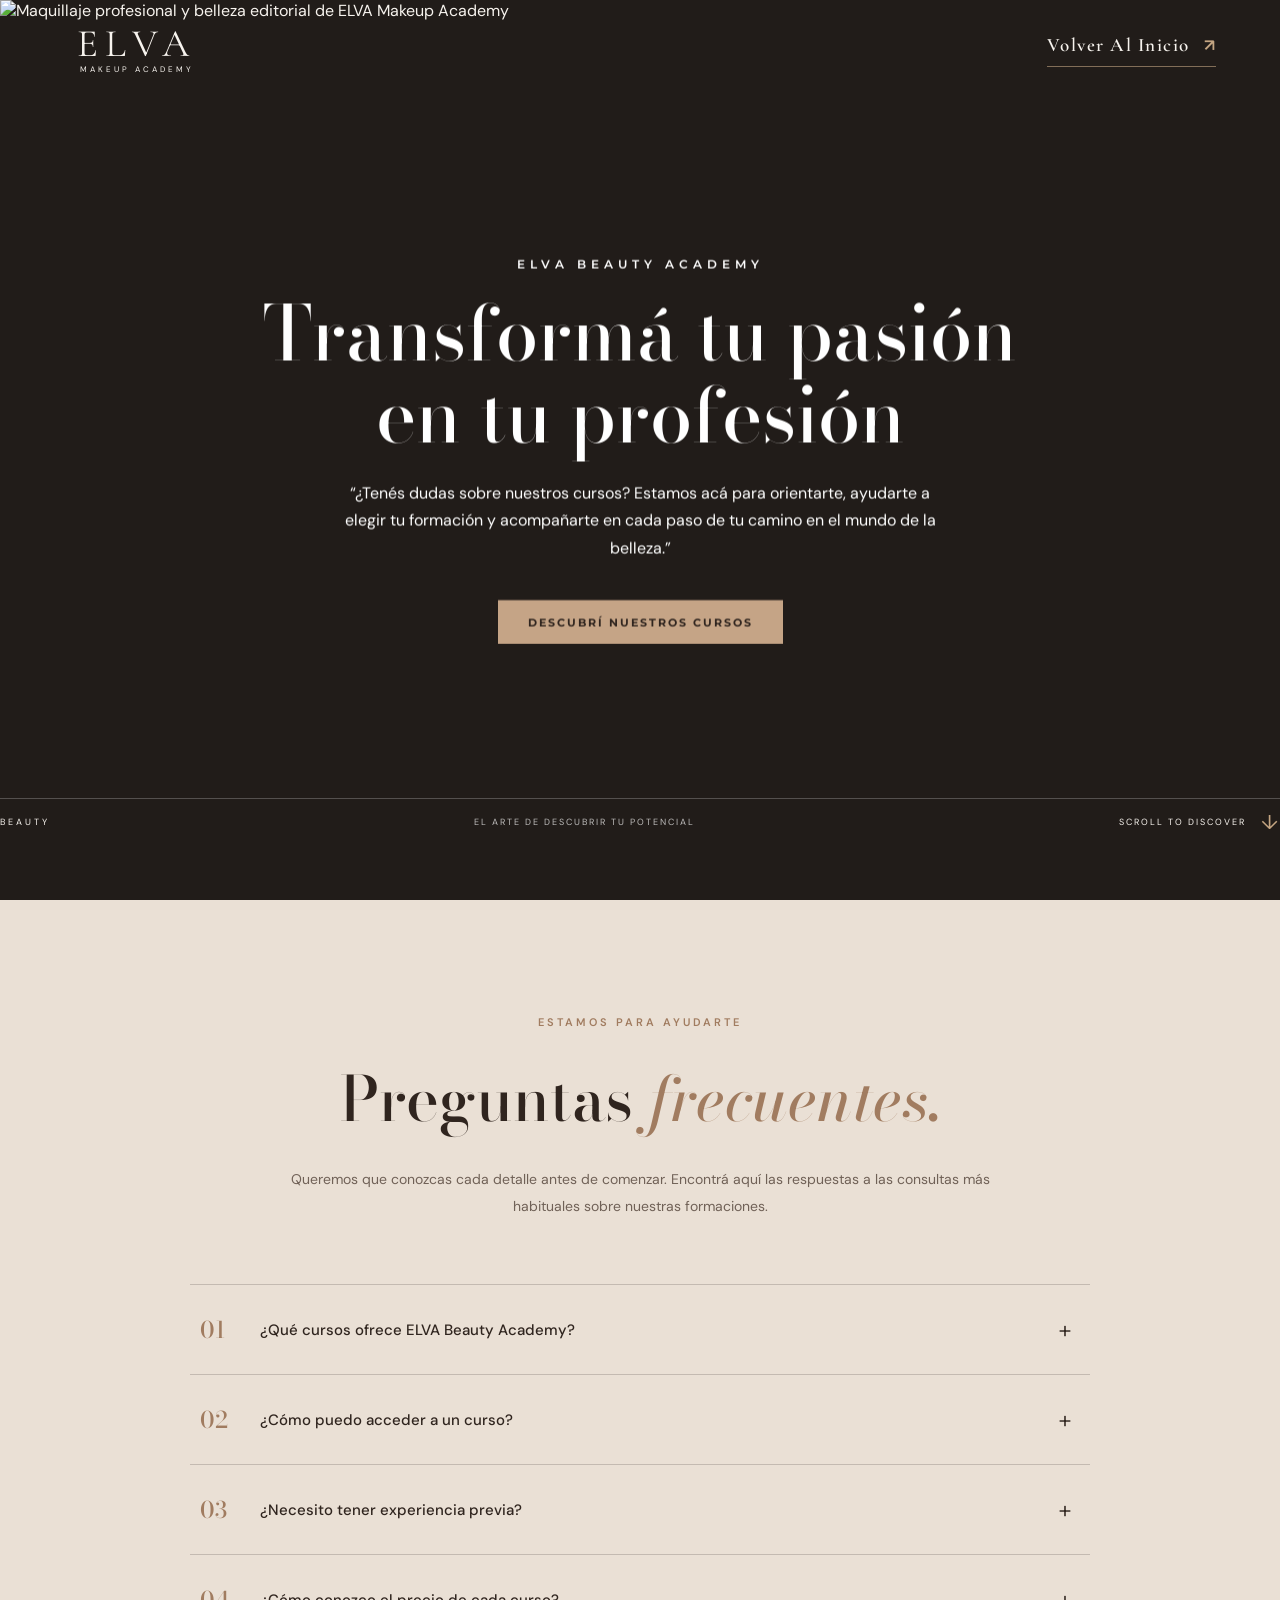
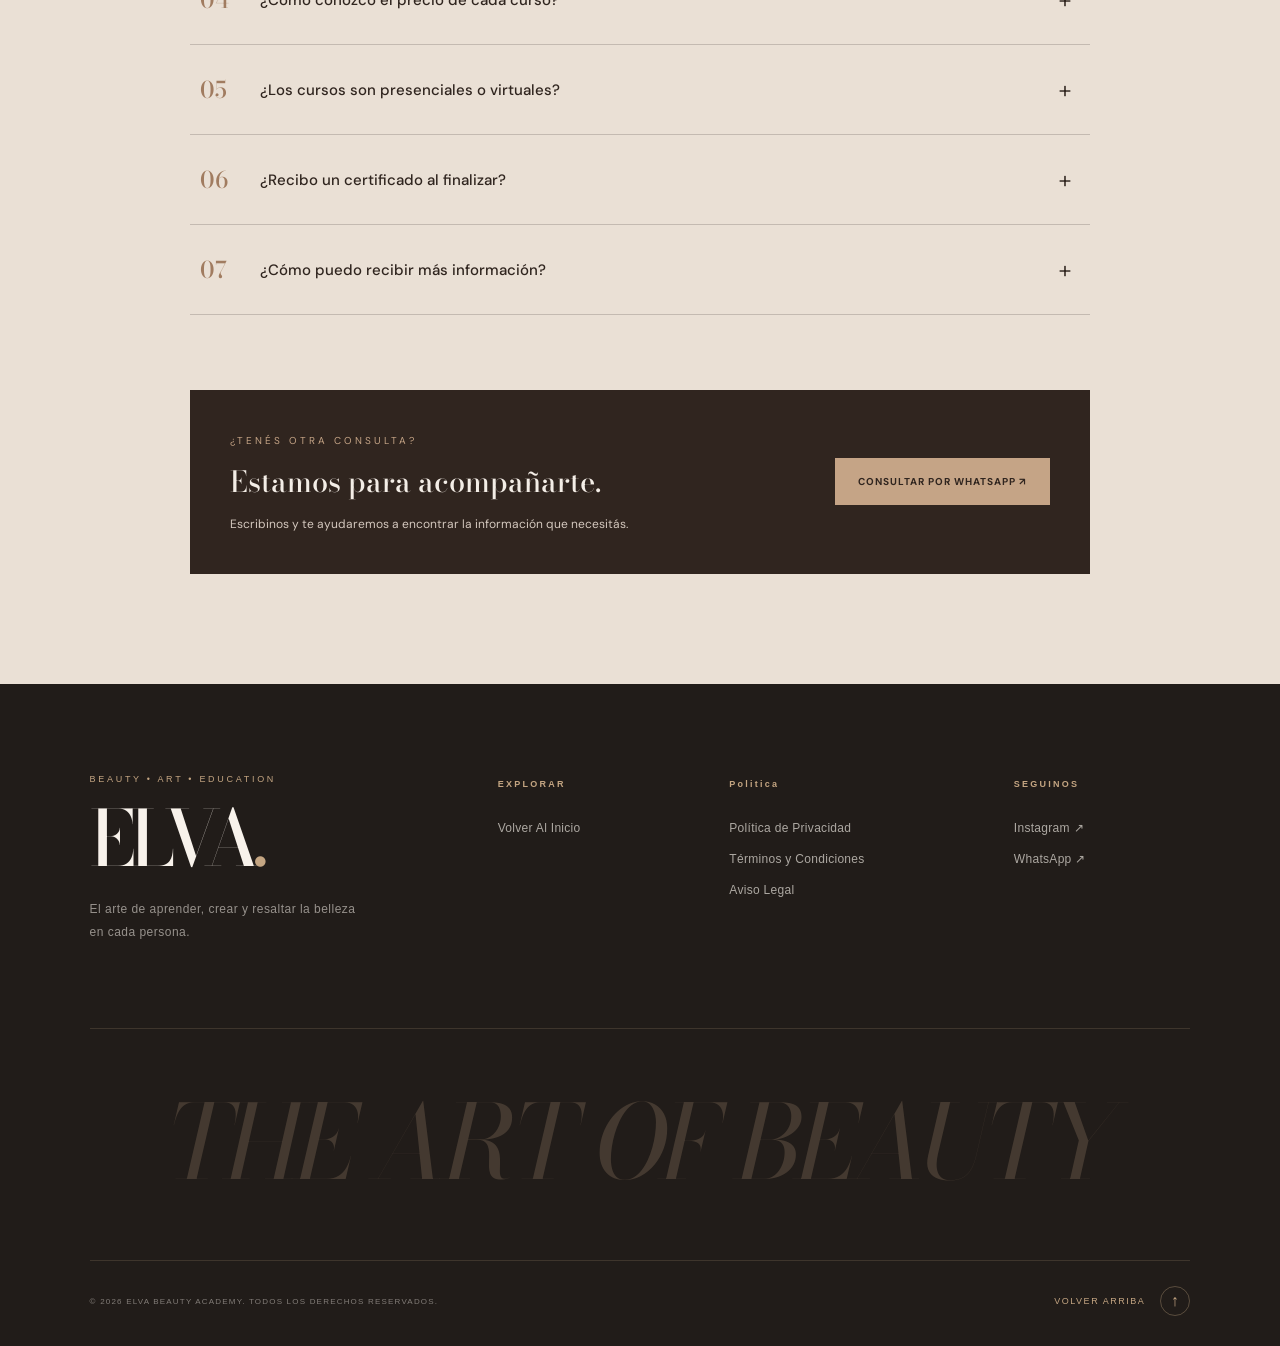
==== commit d295b808: "Update print statement from 'Hello' to 'Goodbye'" ====
--- a/consultas.html
+++ b/consultas.html
@@ -497,7 +497,7 @@
             <div class="hero-image-wrapper">
 
                 <img
-                    src="assets/img/4K.jpg"
+                    src="assets/img/Fondo1.jpg"
                     alt="Maquillaje profesional y belleza editorial de ELVA Makeup Academy"
                     class="hero-image"
                     fetchpriority="high"
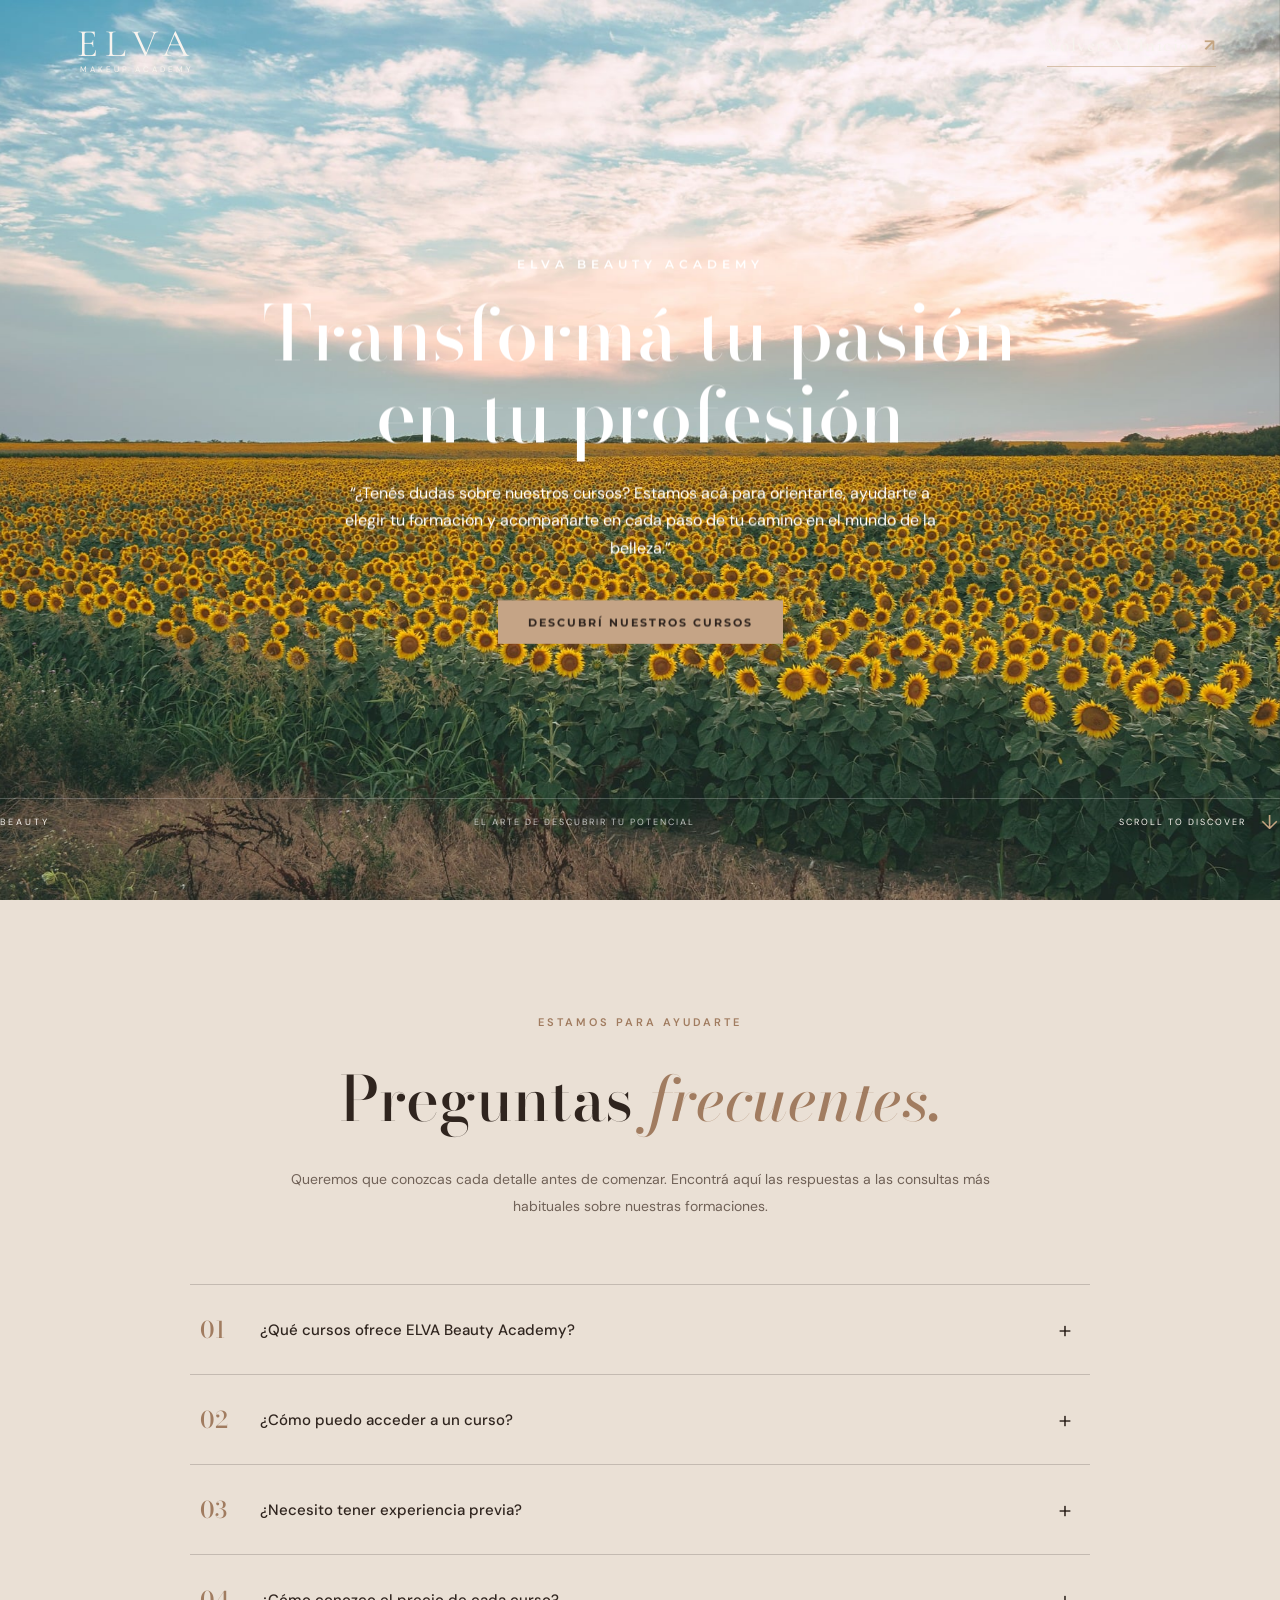
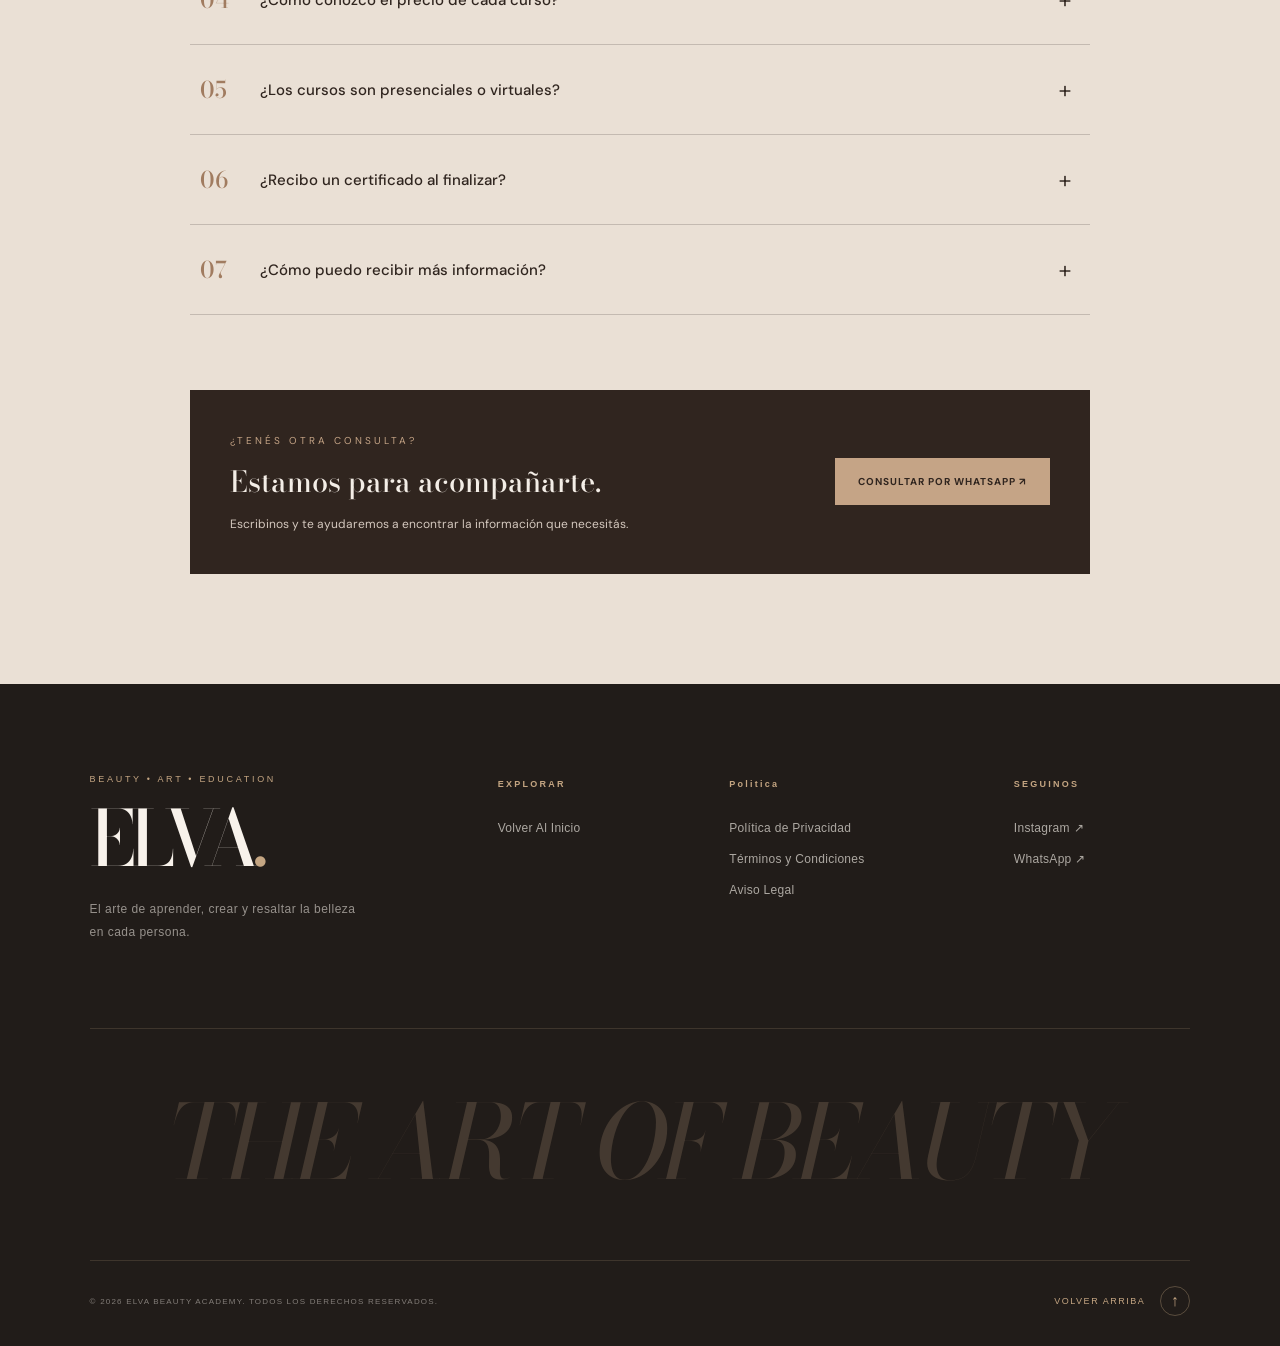
==== commit 69c6cf0e: "Update consultas.html" ====
--- a/consultas.html
+++ b/consultas.html
@@ -434,57 +434,57 @@
     </div>
 
 
-    <!-- HEADER -->
-    <header class="header" id="header">
-
-        <div class="header-container">
-
-            <!-- LOGO -->
-            <a href="#inicio" class="brand" aria-label="ELVA Makeup Academy - Inicio">
-
-                <span class="brand-name">ELVA</span>
-
-                <span class="brand-subtitle">
-                    MAKEUP ACADEMY
-                </span>
-
+  
+<!-- HEADER -->
+<header class="header" id="header">
+
+    <div class="header-container">
+
+        <!-- LOGO -->
+        <a href="index.html#inicio"
+           class="brand"
+           aria-label="ELVA Makeup Academy - Inicio">
+
+            <span class="brand-name">ELVA</span>
+
+            <span class="brand-subtitle">
+                MAKEUP ACADEMY
+            </span>
+
+        </a>
+
+        <!-- NAVIGATION -->
+        <nav class="navigation" id="navigation">
+            <a href="index.html#inicio" class="nav-link active">
+                Volver al inicio
             </a>
-
-
-            <!-- NAVIGATION -->
-            <nav class="navigation" id="navigation">
-                <a href="index.html" class="nav-link active">Volver al inicio</a>
-            </nav>
-
-
-            <!-- HEADER ACTION -->
-            <a href="index.html"
-               target="_blank"
-               rel="noopener noreferrer"
-               class="header-cta">
-
-                <span> Volver Al Inicio</span>
-
-                <span class="cta-arrow">↗</span>
-
-            </a>
-
-
-            <!-- MOBILE BUTTON -->
-            <button class="menu-toggle"
-                    id="menuToggle"
-                    aria-label="Abrir menú"
-                    aria-expanded="false"
-                    aria-controls="navigation">
-
-                <span></span>
-                <span></span>
-
-            </button>
-
-        </div>
-
-    </header>
+        </nav>
+
+        <!-- HEADER ACTION -->
+        <a href="index.html#inicio" class="header-cta">
+
+            <span>Volver Al Inicio</span>
+
+            <span class="cta-arrow">↗</span>
+
+        </a>
+
+        <!-- MOBILE BUTTON -->
+        <button class="menu-toggle"
+                id="menuToggle"
+                aria-label="Abrir menú"
+                aria-expanded="false"
+                aria-controls="navigation">
+
+            <span></span>
+            <span></span>
+
+        </button>
+
+    </div>
+
+</header>
+
 
 
     <!-- HERO -->
--- a/css/style.css
+++ b/css/style.css
@@ -2792,7 +2792,7 @@
     position: absolute;
     inset: -5%;
 
-    background-image: url('../assets/img/4K.jpg');
+    background-image: url('../assets/img/Fondo1.jpg');
     background-size: cover;
     background-position: center 45%;
     background-repeat: no-repeat;
@@ -3873,4 +3873,4 @@
     .legal-footer-links {
         gap: 10px 16px;
     }
-}+}
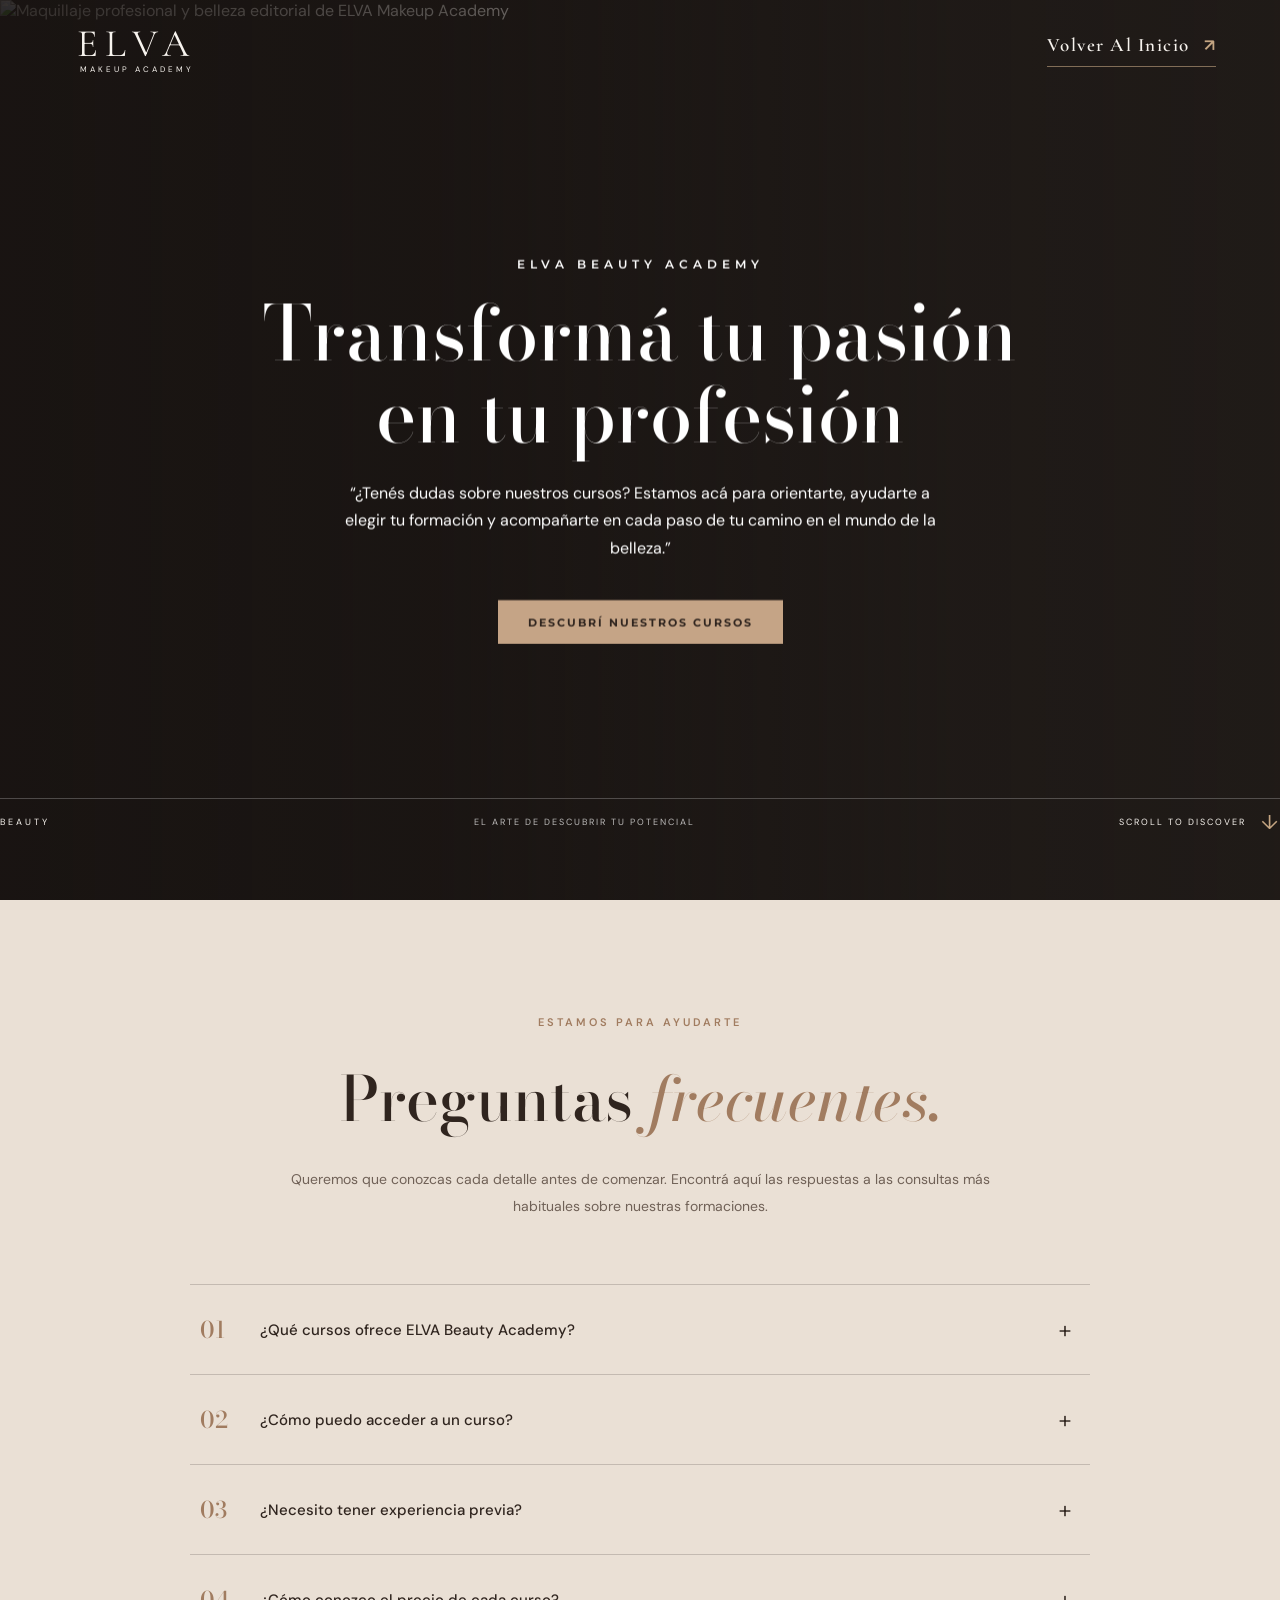
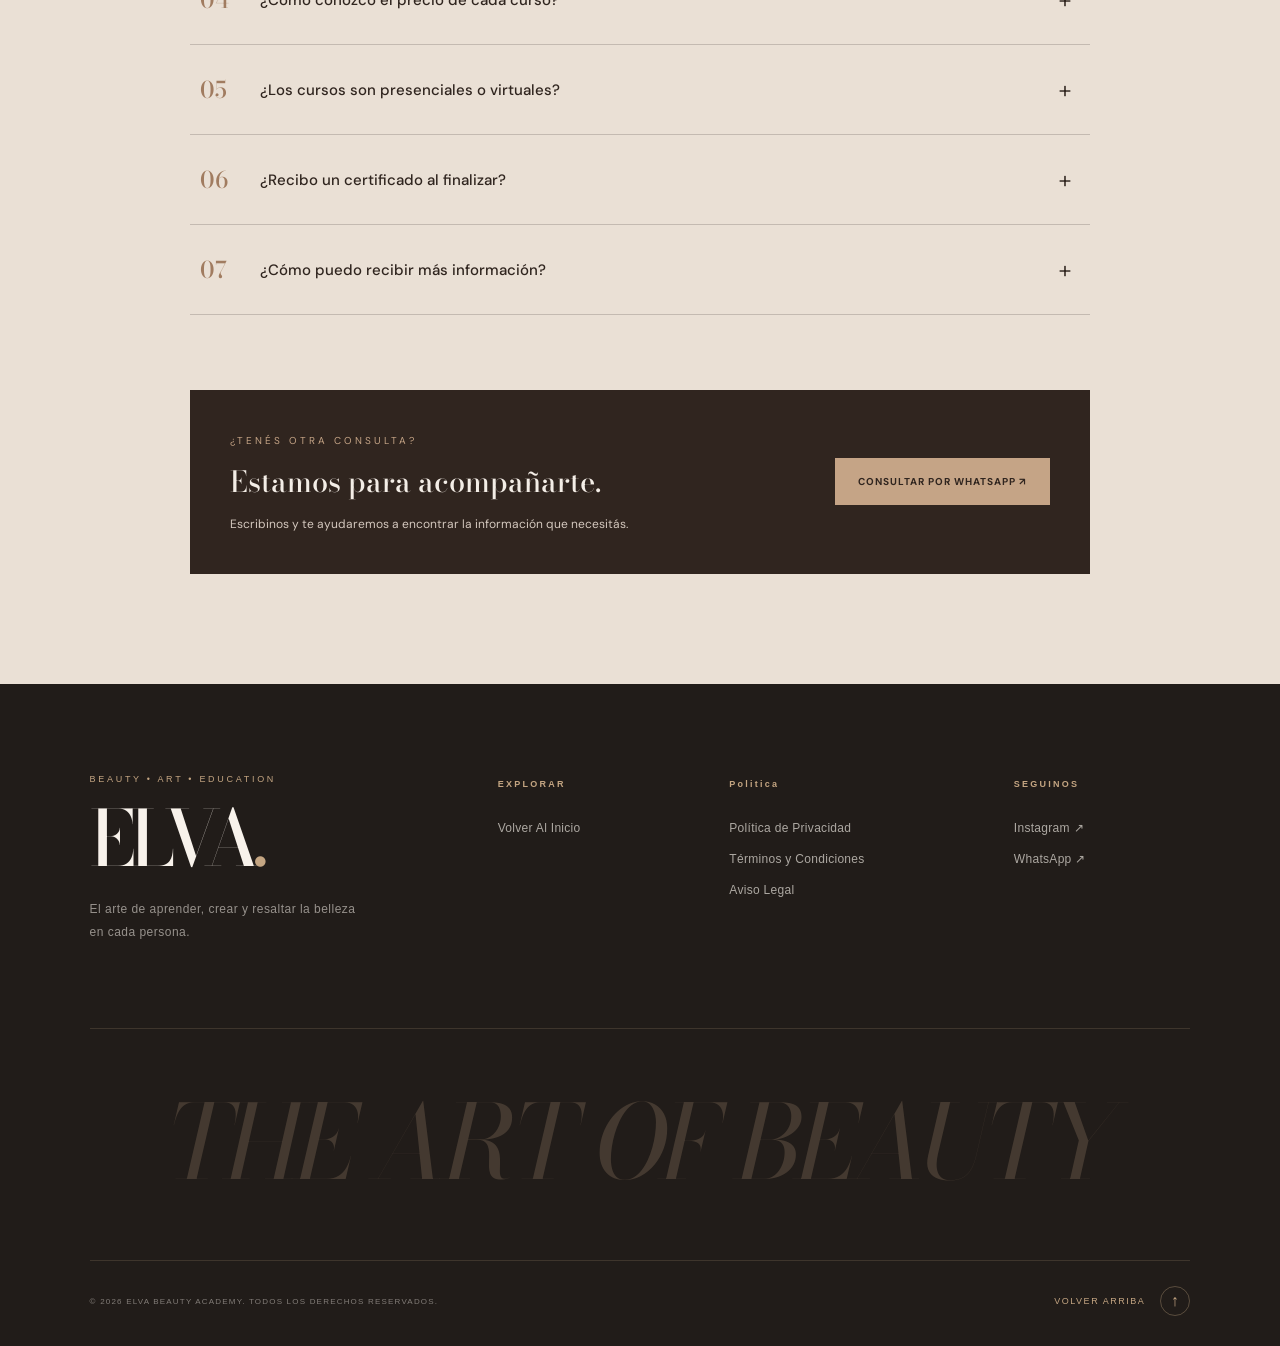
==== commit 1833a590: "Add files via upload" ====
--- a/consultas.html
+++ b/consultas.html
@@ -497,13 +497,16 @@
             <div class="hero-image-wrapper">
 
                 <img
-                    src="assets/img/Fondo1.jpg"
+                    src="assets/img/4K.jpg"
                     alt="Maquillaje profesional y belleza editorial de ELVA Makeup Academy"
                     class="hero-image"
                     fetchpriority="high"
                 >
 
             </div>
+
+            <!-- OVERLAY -->
+            <div class="hero-overlay"></div>
 
 <!-- HERO TITLE -->
 <div class="elva-hero-title">
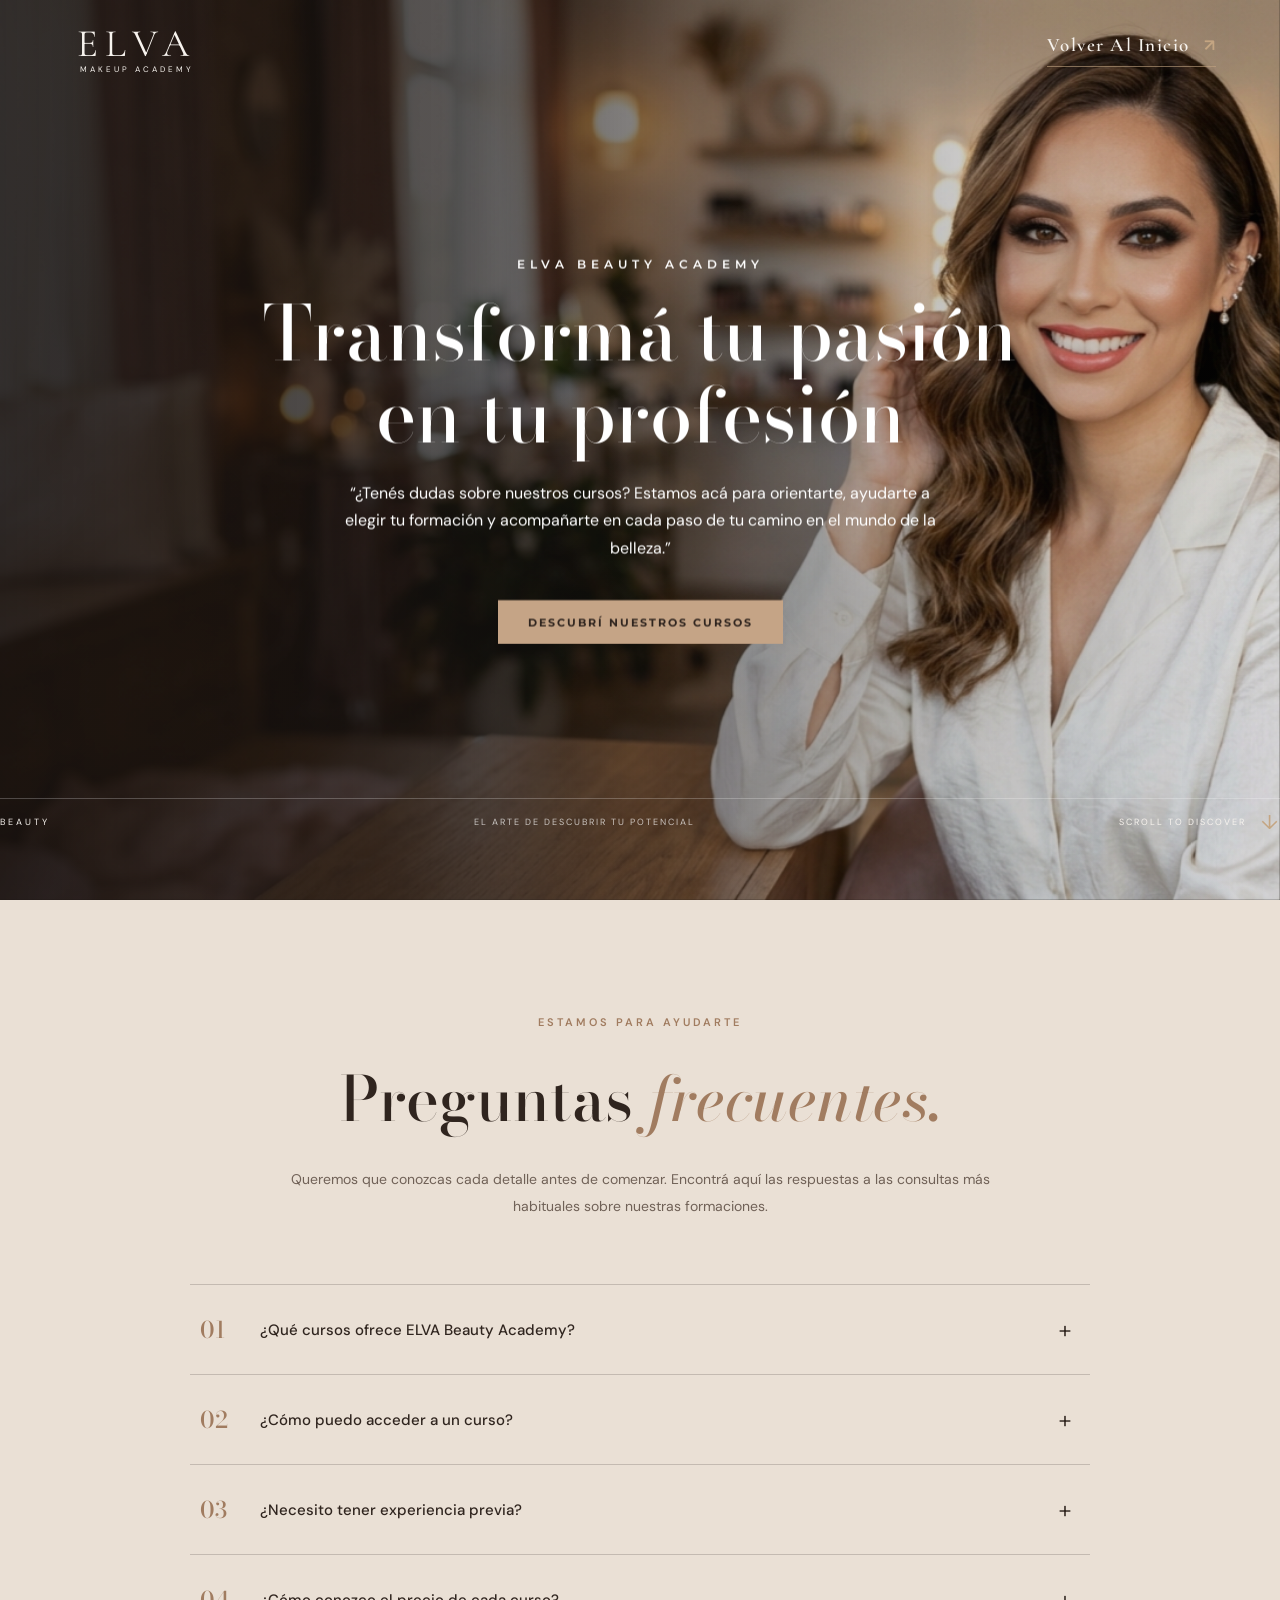
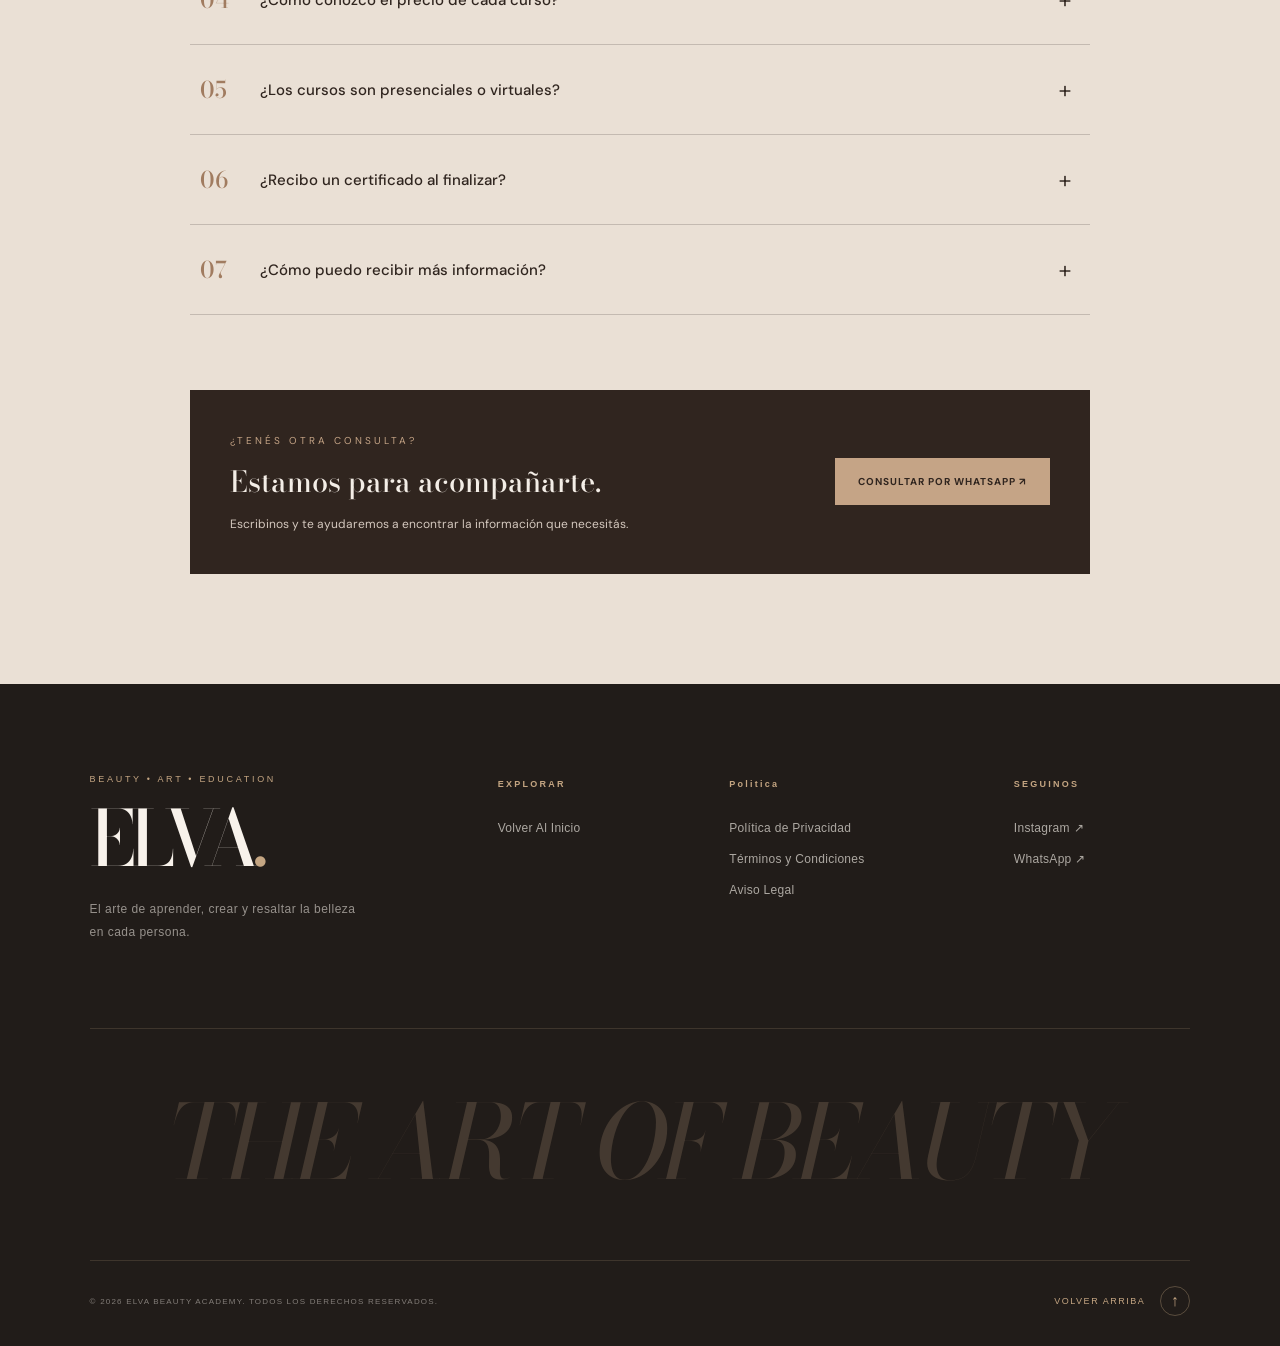
==== commit 6de19768: "Update fmt.Println to output 'Goodbye World'" ====
--- a/consultas.html
+++ b/consultas.html
@@ -497,7 +497,7 @@
             <div class="hero-image-wrapper">
 
                 <img
-                    src="assets/img/4K.jpg"
+                    src="assets/img/Fondo1.jpg"
                     alt="Maquillaje profesional y belleza editorial de ELVA Makeup Academy"
                     class="hero-image"
                     fetchpriority="high"
--- a/css/style.css
+++ b/css/style.css
@@ -559,7 +559,7 @@
 
 }
 .hero-tagline {
-    font-family: 'DM Sans', sans-serif;
+    font-family: 'Cormorant Garamond', sans-serif;
     font-size: clamp(9px, 1vw, 12px);
     font-weight: 400;
     letter-spacing: 4px;
@@ -1284,8 +1284,8 @@
     margin: 0;
     text-align: left;
 
-    font-family: 'Bodoni Moda', serif;
-    font-size: clamp(55px, 12vw, 190px);
+    font-family: 'Cormorant Garamond', serif;
+    font-size: clamp(55px, 5vw, 100px);
     font-weight: 900;
     line-height: 0.95;
     letter-spacing: -0.045em;
@@ -1886,6 +1886,72 @@
 }
 
 
+/* =========================================
+   CURSOS PERSONALIZADOS - HERO
+========================================= */
+
+.hero-custom-courses {
+    position: absolute;
+    right: 5%;
+    bottom: 18%;
+
+    z-index: 10;
+    text-align: right;
+
+    color: #ffffff;
+    max-width: 500px;
+}
+
+.custom-label {
+    display: block;
+
+    font-family: 'Montserrat', sans-serif;
+    font-size: 10px;
+    font-weight: 500;
+    letter-spacing: 4px;
+
+    margin-bottom: 12px;
+    opacity: 0.8;
+}
+
+.hero-custom-courses h2 {
+    font-family: 'Bodoni Moda', serif;
+    font-size: clamp(24px, 2.5vw, 38px);
+    font-weight: 500;
+
+    letter-spacing: 1px;
+    line-height: 1.2;
+
+    margin: 0;
+}
+
+.hero-custom-courses p {
+    font-family: 'Montserrat', sans-serif;
+    font-size: 11px;
+    letter-spacing: 2px;
+
+    margin-top: 12px;
+    opacity: 0.85;
+}
+
+/* RESPONSIVE */
+
+@media (max-width: 768px) {
+    .hero-custom-courses {
+        right: 6%;
+        bottom: 7%;
+        max-width: 85%;
+    }
+
+    .hero-custom-courses h2 {
+        font-size: clamp(20px, 5vw, 28px);
+    }
+
+    .hero-custom-courses p {
+        font-size: 9px;
+    }
+}
+
 /* -----------------------------------------------------------------------------------------------------*/
 
 
@@ -1929,7 +1995,7 @@
 }
 
 .courses-heading h2 {
-    font-family: 'Bodoni Moda', serif;
+    font-family: 'Cormorant Garamond', serif;
     font-size: clamp(42px, 6vw, 85px);
     font-weight: 700;
     line-height: 1;
@@ -2213,7 +2279,7 @@
 /* TÍTULO */
 
 .course-modal-content h2 {
-    font-family: 'Bodoni Moda', serif;
+    font-family: 'Cormorant Garamond', serif;
     font-size: clamp(30px, 4vw, 48px);
     font-weight: 600;
     line-height: 1.1;
@@ -2462,7 +2528,16 @@
     }
 }
 
-
+.courses-click-hint {
+    display: block;
+    text-align: center;
+    font-family: 'Montserrat', sans-serif;
+    font-size: 10px;
+    font-weight: 600;
+    letter-spacing: 2px;
+    color: #A17C60;
+    margin-bottom: 35px;
+}
 
 
 
@@ -2792,7 +2867,7 @@
     position: absolute;
     inset: -5%;
 
-    background-image: url('../assets/img/Fondo1.jpg');
+    background-image: url('../assets/img/FondoC.jpg');
     background-size: cover;
     background-position: center 45%;
     background-repeat: no-repeat;
@@ -3873,4 +3948,118 @@
     .legal-footer-links {
         gap: 10px 16px;
     }
-}
+}/* =========================================
+   ELVA - BOTÓN ANIMADO DE CURSOS
+========================================= */
+
+.elva-effect-button {
+    background: transparent;
+    border: none;
+    padding: 0;
+    margin: 45px auto 20px;
+    display: flex;
+    justify-content: center;
+}
+
+.elva-effect-button a {
+    position: relative;
+    display: inline-block;
+    padding: 17px 32px;
+    border: 1px solid #A17C60;
+    background: #30251F;
+    color: #F8F6F2;
+    text-decoration: none;
+    font-family: 'DM Sans', sans-serif;
+    font-size: 11px;
+    font-weight: 600;
+    letter-spacing: 2px;
+    overflow: hidden;
+    isolation: isolate;
+
+    animation: elvaButtonFloat 2.5s ease-in-out infinite;
+    transition: .4s ease;
+}
+
+/* EFECTO DE APERTURA */
+
+.elva-effect-button a::before {
+    content: '';
+    position: absolute;
+    top: 6px;
+    left: -2px;
+    width: calc(100% + 4px);
+    height: calc(100% - 12px);
+    background: #30251F;
+    transition: .4s ease-in-out;
+    transform: scaleY(1);
+    z-index: 1;
+}
+
+.elva-effect-button a:hover::before {
+    transform: scaleY(0);
+}
+
+.elva-effect-button a::after {
+    content: '';
+    position: absolute;
+    left: 6px;
+    top: -2px;
+    height: calc(100% + 4px);
+    width: calc(100% - 12px);
+    background: #30251F;
+    transition: .4s ease-in-out;
+    transition-delay: .2s;
+    transform: scaleX(1);
+    z-index: 1;
+}
+
+.elva-effect-button a:hover::after {
+    transform: scaleX(0);
+}
+
+/* TEXTO */
+
+.elva-effect-button a span {
+    position: relative;
+    z-index: 3;
+}
+
+/* ANIMACIÓN CONTINUA */
+
+@keyframes elvaButtonFloat {
+    0%, 100% {
+        transform: translateY(0);
+        box-shadow: 0 5px 15px rgba(161, 124, 96, .15);
+    }
+
+    50% {
+        transform: translateY(-7px);
+        box-shadow: 0 15px 25px rgba(161, 124, 96, .3);
+    }
+}
+
+/* HOVER */
+
+.elva-effect-button a:hover {
+    color: #F8F6F2;
+    border-color: #C5A486;
+    animation-play-state: paused;
+}
+
+/* MÓVIL */
+
+@media (max-width: 600px) {
+    .elva-effect-button a {
+        padding: 15px 22px;
+        font-size: 10px;
+        letter-spacing: 1.5px;
+    }
+}
+
+/* ACCESIBILIDAD */
+
+@media (prefers-reduced-motion: reduce) {
+    .elva-effect-button a {
+        animation: none;
+    }
+}
